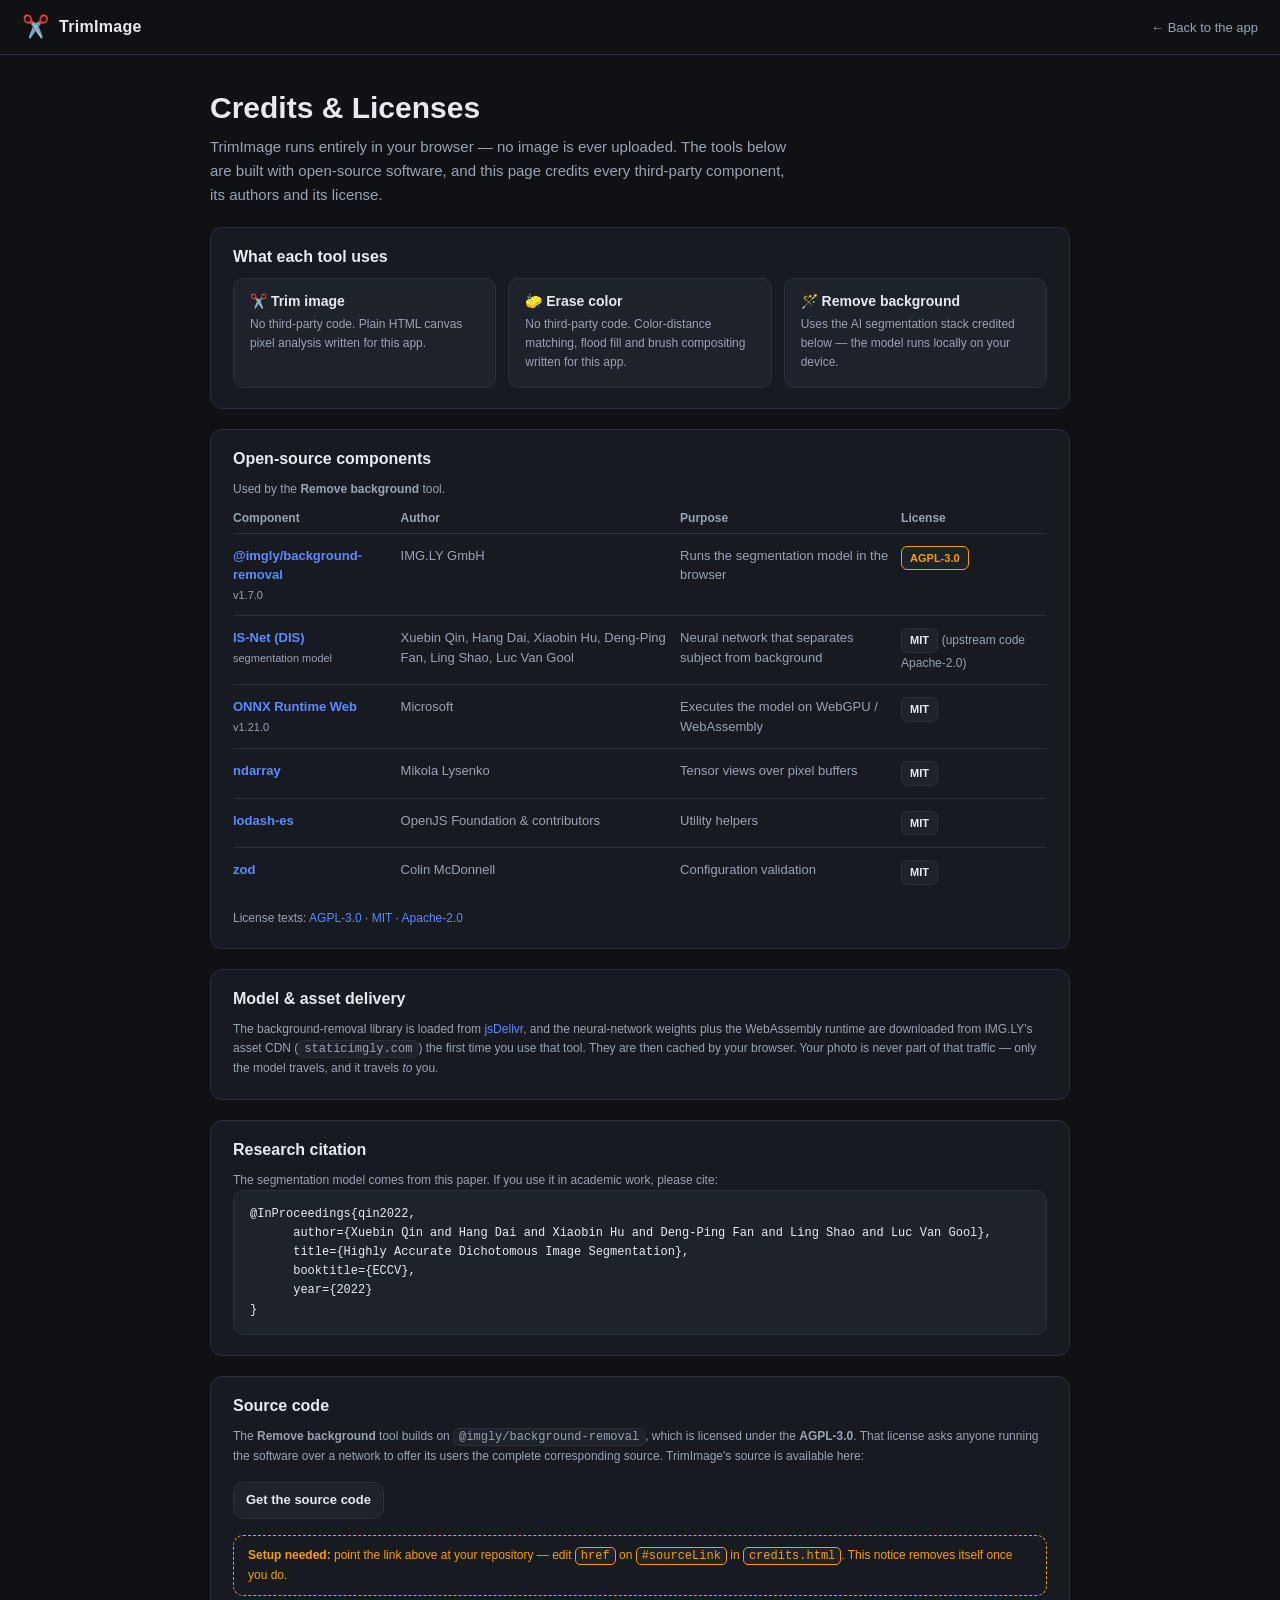
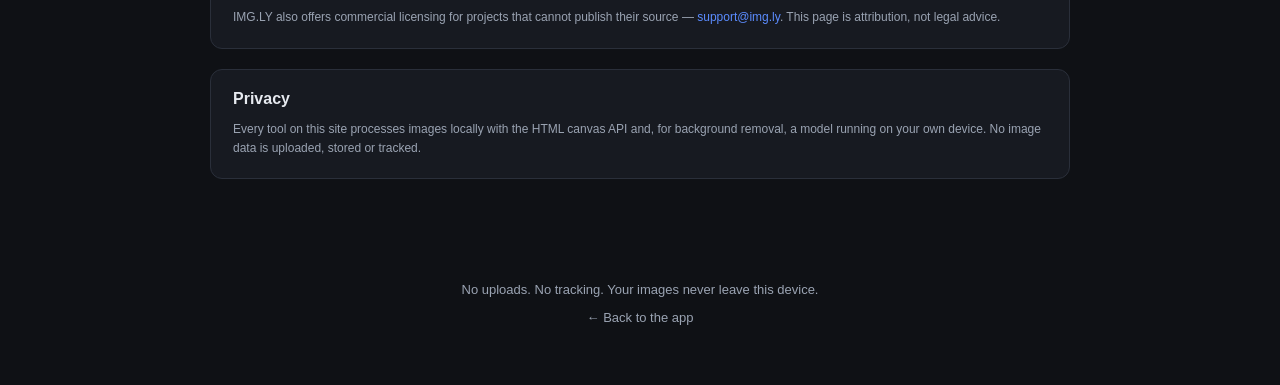
==== credits.html @ d4673e1f "add credits" ====
<!DOCTYPE html>
<html lang="en">
<head>
  <meta charset="UTF-8" />
  <meta name="viewport" content="width=device-width, initial-scale=1.0" />
  <title>Credits &amp; Licenses — TrimImage</title>
  <meta name="description" content="Open-source software, models and licenses used by TrimImage." />
  <link rel="stylesheet" href="styles.css" />
  <link rel="icon" href="data:image/svg+xml,<svg xmlns='http://www.w3.org/2000/svg' viewBox='0 0 100 100'><text y='.9em' font-size='90'>✂️</text></svg>" />
</head>
<body>
  <header class="topbar">
    <a class="brand" href="index.html">
      <span class="logo">✂️</span>
      <span class="brand-name">TrimImage</span>
    </a>
    <a class="ghlink" href="index.html">← Back to the app</a>
  </header>

  <main class="page">
    <h1>Credits &amp; Licenses</h1>
    <p class="lead">
      TrimImage runs entirely in your browser — no image is ever uploaded. The tools below
      are built with open-source software, and this page credits every third-party
      component, its authors and its license.
    </p>

    <!-- What uses what -->
    <section class="page-section">
      <h2>What each tool uses</h2>
      <div class="credit-grid">
        <div class="credit-card">
          <h3>✂️ Trim image</h3>
          <p class="muted">No third-party code. Plain HTML canvas pixel analysis written for this app.</p>
        </div>
        <div class="credit-card">
          <h3>🧽 Erase color</h3>
          <p class="muted">No third-party code. Color-distance matching, flood fill and brush compositing written for this app.</p>
        </div>
        <div class="credit-card">
          <h3>🪄 Remove background</h3>
          <p class="muted">Uses the AI segmentation stack credited below — the model runs locally on your device.</p>
        </div>
      </div>
    </section>

    <!-- Third-party components -->
    <section class="page-section">
      <h2>Open-source components</h2>
      <p class="muted">Used by the <b>Remove background</b> tool.</p>

      <div class="table-scroll">
        <table class="lic-table">
          <thead>
            <tr><th>Component</th><th>Author</th><th>Purpose</th><th>License</th></tr>
          </thead>
          <tbody>
            <tr>
              <td>
                <a href="https://github.com/imgly/background-removal-js" target="_blank" rel="noopener noreferrer">@imgly/background-removal</a>
                <span class="ver">v1.7.0</span>
              </td>
              <td>IMG.LY GmbH</td>
              <td>Runs the segmentation model in the browser</td>
              <td><span class="lic-tag lic-copyleft">AGPL-3.0</span></td>
            </tr>
            <tr>
              <td>
                <a href="https://github.com/xuebinqin/DIS" target="_blank" rel="noopener noreferrer">IS-Net (DIS)</a>
                <span class="ver">segmentation model</span>
              </td>
              <td>Xuebin Qin, Hang Dai, Xiaobin Hu, Deng-Ping Fan, Ling Shao, Luc Van Gool</td>
              <td>Neural network that separates subject from background</td>
              <td><span class="lic-tag">MIT</span> <span class="muted-inline">(upstream code Apache-2.0)</span></td>
            </tr>
            <tr>
              <td>
                <a href="https://github.com/microsoft/onnxruntime" target="_blank" rel="noopener noreferrer">ONNX Runtime Web</a>
                <span class="ver">v1.21.0</span>
              </td>
              <td>Microsoft</td>
              <td>Executes the model on WebGPU / WebAssembly</td>
              <td><span class="lic-tag">MIT</span></td>
            </tr>
            <tr>
              <td><a href="https://github.com/scijs/ndarray" target="_blank" rel="noopener noreferrer">ndarray</a></td>
              <td>Mikola Lysenko</td>
              <td>Tensor views over pixel buffers</td>
              <td><span class="lic-tag">MIT</span></td>
            </tr>
            <tr>
              <td><a href="https://lodash.com/" target="_blank" rel="noopener noreferrer">lodash-es</a></td>
              <td>OpenJS Foundation &amp; contributors</td>
              <td>Utility helpers</td>
              <td><span class="lic-tag">MIT</span></td>
            </tr>
            <tr>
              <td><a href="https://github.com/colinhacks/zod" target="_blank" rel="noopener noreferrer">zod</a></td>
              <td>Colin McDonnell</td>
              <td>Configuration validation</td>
              <td><span class="lic-tag">MIT</span></td>
            </tr>
          </tbody>
        </table>
      </div>

      <p class="muted">
        License texts:
        <a href="https://www.gnu.org/licenses/agpl-3.0.html" target="_blank" rel="noopener noreferrer">AGPL-3.0</a> ·
        <a href="https://opensource.org/license/mit" target="_blank" rel="noopener noreferrer">MIT</a> ·
        <a href="https://www.apache.org/licenses/LICENSE-2.0" target="_blank" rel="noopener noreferrer">Apache-2.0</a>
      </p>
    </section>

    <!-- Delivery -->
    <section class="page-section">
      <h2>Model &amp; asset delivery</h2>
      <p class="muted">
        The background-removal library is loaded from <a href="https://www.jsdelivr.com/" target="_blank" rel="noopener noreferrer">jsDelivr</a>,
        and the neural-network weights plus the WebAssembly runtime are downloaded from
        IMG.LY's asset CDN (<code>staticimgly.com</code>) the first time you use that tool.
        They are then cached by your browser. Your photo is never part of that traffic —
        only the model travels, and it travels <em>to</em> you.
      </p>
    </section>

    <!-- Citation -->
    <section class="page-section">
      <h2>Research citation</h2>
      <p class="muted">The segmentation model comes from this paper. If you use it in academic work, please cite:</p>
      <pre class="cite">@InProceedings{qin2022,
      author={Xuebin Qin and Hang Dai and Xiaobin Hu and Deng-Ping Fan and Ling Shao and Luc Van Gool},
      title={Highly Accurate Dichotomous Image Segmentation},
      booktitle={ECCV},
      year={2022}
}</pre>
    </section>

    <!-- Source code -->
    <section class="page-section" id="source">
      <h2>Source code</h2>
      <p class="muted">
        The <b>Remove background</b> tool builds on <code>@imgly/background-removal</code>, which is licensed
        under the <b>AGPL-3.0</b>. That license asks anyone running the software over a network to
        offer its users the complete corresponding source. TrimImage's source is available here:
      </p>
      <!-- Set this href to your repository URL, e.g. https://github.com/you/trimimage
           The setup notice below disappears on its own once the href is a real URL. -->
      <p><a class="btn btn-ghost btn-sm inline-btn" id="sourceLink" href="#">Get the source code</a></p>
      <p class="setup-note hidden" id="sourceTodo">
        <b>Setup needed:</b> point the link above at your repository — edit
        <code>href</code> on <code>#sourceLink</code> in <code>credits.html</code>.
        This notice removes itself once you do.
      </p>
      <p class="muted">
        IMG.LY also offers commercial licensing for projects that cannot publish their source —
        <a href="mailto:support@img.ly?subject=Background-Removal%20License">support@img.ly</a>.
        This page is attribution, not legal advice.
      </p>
    </section>

    <!-- Privacy -->
    <section class="page-section">
      <h2>Privacy</h2>
      <p class="muted">
        Every tool on this site processes images locally with the HTML canvas API and, for background
        removal, a model running on your own device. No image data is uploaded, stored or tracked.
      </p>
    </section>
  </main>

  <footer class="foot">
    <p>No uploads. No tracking. Your images never leave this device.</p>
    <p class="foot-links"><a href="index.html">← Back to the app</a></p>
  </footer>

  <script>
    // Flag an unconfigured source link so it can't ship unnoticed.
    (() => {
      const link = document.getElementById('sourceLink');
      const href = link.getAttribute('href') || '';
      if (!href || href === '#') document.getElementById('sourceTodo').classList.remove('hidden');
    })();
  </script>
</body>
</html>
---- styles.css ----
:root {
  --bg: #0f1115;
  --panel: #171a21;
  --panel-2: #1e222b;
  --border: #2a2f3a;
  --text: #e7eaf0;
  --muted: #9aa3b2;
  --accent: #5b8cff;
  --accent-hover: #4a7bf0;
  --keep: #34d399;
  --detected: #f59e0b;
  --radius: 12px;
  --shadow: 0 6px 24px rgba(0,0,0,.35);
}

* { box-sizing: border-box; }

html, body {
  margin: 0;
  background: var(--bg);
  color: var(--text);
  font-family: -apple-system, BlinkMacSystemFont, "Segoe UI", Roboto, Helvetica, Arial, sans-serif;
  -webkit-font-smoothing: antialiased;
}

a { color: var(--accent); text-decoration: none; }

.topbar {
  display: flex;
  align-items: center;
  justify-content: space-between;
  padding: 14px 22px;
  border-bottom: 1px solid var(--border);
}
.brand { display: flex; align-items: center; gap: 10px; font-weight: 700; }
.logo { font-size: 22px; }
.brand-name { letter-spacing: .3px; }
.ghlink { font-size: 13px; color: var(--muted); }

main { max-width: 1180px; margin: 0 auto; padding: 28px 20px 60px; }

/* Dropzone */
.dropzone {
  border: 2px dashed var(--border);
  border-radius: 20px;
  background: var(--panel);
  padding: 64px 24px;
  text-align: center;
  transition: border-color .15s, background .15s, transform .05s;
  cursor: pointer;
  outline: none;
}
.dropzone.dragover {
  border-color: var(--accent);
  background: var(--panel-2);
}
.drop-icon { font-size: 40px; margin-bottom: 8px; }
.dropzone h1 { margin: 6px 0 4px; font-size: 30px; }
.subtitle { color: var(--muted); margin: 0 0 22px; font-size: 16px; }
.subtitle em { color: var(--text); font-style: normal; font-weight: 600; }
.hint { color: var(--muted); font-size: 13px; margin: 14px 0 2px; }
.formats { color: #6b7280; font-size: 12px; letter-spacing: 1px; margin-top: 4px; }

/* Buttons */
.btn {
  border: 1px solid transparent;
  border-radius: 10px;
  padding: 11px 18px;
  font-size: 14px;
  font-weight: 600;
  cursor: pointer;
  transition: background .15s, border-color .15s, transform .05s;
  color: var(--text);
}
.btn:active { transform: translateY(1px); }
.btn-primary { background: var(--accent); color: #fff; }
.btn-primary:hover { background: var(--accent-hover); }
.btn-ghost { background: var(--panel-2); border-color: var(--border); }
.btn-ghost:hover { border-color: var(--accent); }
.btn-sm { padding: 7px 12px; font-size: 13px; }
.btn-block { width: 100%; }

.hidden { display: none !important; }

/* Editor layout */
.editor {
  display: grid;
  grid-template-columns: 1fr 340px;
  gap: 22px;
  align-items: start;
}
@media (max-width: 900px) {
  .editor { grid-template-columns: 1fr; }
}

.canvas-wrap {
  background: var(--panel);
  border: 1px solid var(--border);
  border-radius: var(--radius);
  padding: 14px;
}
.canvas-toolbar {
  display: flex;
  justify-content: space-between;
  align-items: center;
  margin-bottom: 12px;
}
.dims { color: var(--muted); font-size: 13px; font-variant-numeric: tabular-nums; }

.stage {
  /* checkerboard so transparency is visible */
  background-color: #2b2f38;
  background-image:
    linear-gradient(45deg, #20232b 25%, transparent 25%),
    linear-gradient(-45deg, #20232b 25%, transparent 25%),
    linear-gradient(45deg, transparent 75%, #20232b 75%),
    linear-gradient(-45deg, transparent 75%, #20232b 75%);
  background-size: 20px 20px;
  background-position: 0 0, 0 10px, 10px -10px, -10px 0;
  border-radius: 8px;
  display: flex;
  align-items: center;
  justify-content: center;
  min-height: 320px;
  padding: 18px;
  overflow: auto;
  position: relative;
}
#canvas, #bgCanvas, #erCanvas {
  max-width: 100%;
  max-height: 68vh;
  image-rendering: auto;
  box-shadow: var(--shadow);
}

.legend {
  margin-top: 12px;
  display: flex;
  gap: 18px;
  align-items: center;
  font-size: 12px;
  color: var(--muted);
}
.swatch {
  display: inline-block;
  width: 12px; height: 12px;
  border-radius: 3px;
  margin-right: 5px;
  vertical-align: -1px;
}
.swatch.detected { background: var(--detected); }
.swatch.keep { background: var(--keep); }

/* Controls */
.controls {
  background: var(--panel);
  border: 1px solid var(--border);
  border-radius: var(--radius);
  padding: 18px;
  position: sticky;
  top: 18px;
}
.controls h2 { margin: 2px 0 16px; font-size: 16px; }
.field { margin-bottom: 20px; }
.field > label {
  display: block;
  font-size: 13px;
  font-weight: 600;
  margin-bottom: 8px;
}
.val { color: var(--accent); font-variant-numeric: tabular-nums; }
.muted { color: var(--muted); font-size: 12px; margin: 6px 0 0; line-height: 1.4; }
.center { text-align: center; }

/* Segmented control */
.seg {
  display: flex;
  background: var(--panel-2);
  border: 1px solid var(--border);
  border-radius: 10px;
  padding: 3px;
  gap: 3px;
}
.seg button {
  flex: 1;
  background: transparent;
  border: none;
  color: var(--muted);
  padding: 8px 6px;
  border-radius: 7px;
  font-size: 13px;
  font-weight: 600;
  cursor: pointer;
}
.seg button.active { background: var(--accent); color: #fff; }

.row { display: flex; align-items: center; gap: 10px; margin-top: 10px; }
.custom-color input[type="color"] {
  width: 42px; height: 34px;
  border: 1px solid var(--border);
  border-radius: 8px;
  background: var(--panel-2);
  cursor: pointer;
  padding: 2px;
}

/* Sliders */
input[type="range"] {
  width: 100%;
  accent-color: var(--accent);
}

select {
  width: 100%;
  background: var(--panel-2);
  color: var(--text);
  border: 1px solid var(--border);
  border-radius: 10px;
  padding: 10px;
  font-size: 14px;
}

.result-box {
  background: var(--panel-2);
  border: 1px solid var(--border);
  border-radius: 10px;
  padding: 12px 14px;
  margin-bottom: 20px;
}
.result-line {
  display: flex;
  justify-content: space-between;
  font-size: 13px;
  padding: 4px 0;
  color: var(--muted);
}
.result-line b { color: var(--text); font-variant-numeric: tabular-nums; }

.actions { display: flex; flex-direction: column; gap: 10px; }

.foot {
  text-align: center;
  color: var(--muted);
  font-size: 13px;
  padding: 30px 20px 50px;
}

#pickFromImage.armed { border-color: var(--detected); color: var(--detected); }
.stage.eyedropper { cursor: crosshair; }

/* ============================================================
   Tabs
   ============================================================ */
.tabs {
  display: flex;
  gap: 8px;
  margin-bottom: 18px;
  flex-wrap: wrap;
}
.tab {
  background: var(--panel);
  border: 1px solid var(--border);
  color: var(--muted);
  padding: 10px 16px;
  border-radius: 10px;
  font-size: 14px;
  font-weight: 600;
  cursor: pointer;
  transition: background .15s, border-color .15s, color .15s;
}
.tab:hover { border-color: var(--accent); color: var(--text); }
.tab.active { background: var(--accent); border-color: var(--accent); color: #fff; }

/* ============================================================
   Remove-background tab
   ============================================================ */
.privacy-note {
  color: #6b7280;
  font-size: 12px;
  max-width: 520px;
  margin: 18px auto 0;
  line-height: 1.5;
}
.toolbar-group { display: flex; gap: 8px; align-items: center; flex-wrap: wrap; }
#bgCompareBtn.armed { border-color: var(--accent); color: var(--accent); }
#bgCompareBtn { user-select: none; -webkit-user-select: none; touch-action: none; }
.status-line { margin-top: 12px; min-height: 16px; font-size: 12px; }
.status-line .muted { margin: 0; }

.error {
  color: #fca5a5;
  font-size: 13px;
  margin: 12px 0 0;
  line-height: 1.4;
}
#bgRetryRow { margin-top: 10px; }

/* Progress overlay on the canvas */
.progress-overlay {
  position: absolute;
  inset: 0;
  display: flex;
  align-items: center;
  justify-content: center;
  background: rgba(15, 17, 21, .55);
  backdrop-filter: blur(2px);
  -webkit-backdrop-filter: blur(2px);
  border-radius: 8px;
  z-index: 2;
}
.progress-card {
  width: min(360px, 90%);
  background: var(--panel);
  border: 1px solid var(--border);
  border-radius: 12px;
  padding: 20px 22px;
  text-align: center;
  box-shadow: var(--shadow);
}
.progress-text { font-weight: 600; font-size: 14px; margin: 10px 0 10px; }
.progress-sub { color: var(--muted); font-size: 12px; margin-top: 8px; line-height: 1.4; min-height: 16px; }
.progress-bar {
  height: 6px;
  background: var(--panel-2);
  border: 1px solid var(--border);
  border-radius: 999px;
  overflow: hidden;
  position: relative;
}
.progress-fill {
  height: 100%;
  width: 0%;
  background: var(--accent);
  border-radius: 999px;
  transition: width .15s;
}
.progress-bar.indeterminate .progress-fill {
  position: absolute;
  width: 40%;
  animation: slide 1.1s ease-in-out infinite;
}
@keyframes slide {
  0%   { left: -40%; }
  100% { left: 100%; }
}
.spinner {
  width: 28px; height: 28px;
  margin: 0 auto;
  border-radius: 50%;
  border: 3px solid var(--border);
  border-top-color: var(--accent);
  animation: spin .9s linear infinite;
}
@keyframes spin { to { transform: rotate(360deg); } }

/* Color picker for the new background */
.color-picker { margin-top: 12px; transition: opacity .15s; }
.color-picker.dimmed { opacity: .55; }
.color-picker.dimmed:hover { opacity: 1; }
.swatches {
  display: grid;
  grid-template-columns: repeat(10, 1fr);
  gap: 6px;
}
.swatch-btn {
  aspect-ratio: 1;
  width: 100%;
  border-radius: 8px;
  border: 2px solid var(--border);
  background:
    linear-gradient(var(--c), var(--c)),
    repeating-conic-gradient(#3a3f4b 0 25%, #262a33 0 50%) 0 0 / 10px 10px;
  cursor: pointer;
  padding: 0;
  transition: transform .08s, border-color .15s, box-shadow .15s;
}
.swatch-btn:hover { transform: scale(1.08); border-color: var(--muted); }
.swatch-btn.active { border-color: var(--accent); box-shadow: 0 0 0 2px rgba(91,140,255,.35); }
.color-picker .row { margin-top: 10px; }
.color-picker input[type="color"] {
  width: 42px; height: 34px;
  border: 1px solid var(--border);
  border-radius: 8px;
  background: var(--panel-2);
  cursor: pointer;
  padding: 2px;
}
.hex {
  font-family: ui-monospace, SFMono-Regular, Menlo, Consolas, monospace;
  font-size: 12px;
  color: var(--text);
  background: var(--panel-2);
  border: 1px solid var(--border);
  border-radius: 6px;
  padding: 4px 8px;
}

button:disabled { opacity: .5; cursor: not-allowed; }
select:disabled { opacity: .6; }

/* ============================================================
   Erase-color tab
   ============================================================ */
.stage.bg-white { background: #ffffff; }
.stage.bg-black { background: #000000; }

#erCanvas.picking  { cursor: crosshair; }
#erCanvas.brushing { cursor: none; touch-action: none; }

.brush-cursor {
  position: absolute;
  transform: translate(-50%, -50%);
  border: 1.5px solid #fff;
  outline: 1.5px solid rgba(0, 0, 0, .65);
  border-radius: 50%;
  pointer-events: none;
  z-index: 3;
  box-shadow: 0 0 0 1px rgba(0, 0, 0, .25) inset;
}
.brush-cursor.restore { border-color: var(--keep); }

.seg.seg-sm { padding: 2px; gap: 2px; }
.seg.seg-sm button { padding: 4px 10px; font-size: 11px; }
.legend .seg { flex: 0 0 auto; }
.legend .muted { margin: 0; }

#erColorPanel .row, #erBrushPanel .row { margin-top: 0; }

/* ============================================================
   Credits page
   ============================================================ */
.topbar a.brand { color: var(--text); text-decoration: none; }

.foot-links { margin-top: 8px; }
.foot-links a { color: var(--muted); }
.foot-links a:hover { color: var(--accent); }
.foot-sep { color: #4b5563; margin: 0 8px; }

.page { max-width: 900px; }
.page h1 { font-size: 30px; margin: 8px 0 10px; }
.page .lead {
  color: var(--muted);
  font-size: 15px;
  line-height: 1.6;
  margin: 0 0 8px;
  max-width: 70ch;
}
.page-section {
  background: var(--panel);
  border: 1px solid var(--border);
  border-radius: var(--radius);
  padding: 20px 22px;
  margin-top: 20px;
}
.page-section h2 { font-size: 16px; margin: 0 0 12px; }
.page-section p { line-height: 1.6; }
.page-section a { text-decoration: none; }
.page-section a:hover { text-decoration: underline; }
.muted-inline { color: var(--muted); font-size: 12px; }
.inline-btn { display: inline-block; text-decoration: none; }

.credit-grid {
  display: grid;
  grid-template-columns: repeat(auto-fit, minmax(220px, 1fr));
  gap: 12px;
}
.credit-card {
  background: var(--panel-2);
  border: 1px solid var(--border);
  border-radius: 10px;
  padding: 14px 16px;
}
.credit-card h3 { margin: 0 0 6px; font-size: 14px; }
.credit-card p { margin: 0; }

.table-scroll { overflow-x: auto; margin: 4px 0 12px; }
.lic-table {
  width: 100%;
  border-collapse: collapse;
  font-size: 13px;
  min-width: 640px;
}
.lic-table th {
  text-align: left;
  font-size: 12px;
  color: var(--muted);
  font-weight: 600;
  padding: 8px 12px 8px 0;
  border-bottom: 1px solid var(--border);
  white-space: nowrap;
}
.lic-table td {
  padding: 12px 12px 12px 0;
  border-bottom: 1px solid var(--border);
  vertical-align: top;
  color: var(--muted);
  line-height: 1.5;
}
.lic-table tr:last-child td { border-bottom: none; }
.lic-table td:first-child { color: var(--text); font-weight: 600; }
.ver {
  display: block;
  font-size: 11px;
  color: var(--muted);
  font-weight: 400;
  margin-top: 2px;
}
.lic-tag {
  display: inline-block;
  background: var(--panel-2);
  border: 1px solid var(--border);
  color: var(--text);
  border-radius: 6px;
  padding: 3px 8px;
  font-size: 11px;
  font-weight: 600;
  white-space: nowrap;
}
.lic-tag.lic-copyleft { border-color: var(--detected); color: var(--detected); }

.cite {
  background: var(--panel-2);
  border: 1px solid var(--border);
  border-radius: 10px;
  padding: 14px 16px;
  overflow-x: auto;
  font-family: ui-monospace, SFMono-Regular, Menlo, Consolas, monospace;
  font-size: 12px;
  line-height: 1.6;
  color: var(--text);
  margin: 0;
}
.page-section code {
  font-family: ui-monospace, SFMono-Regular, Menlo, Consolas, monospace;
  font-size: 12px;
  background: var(--panel-2);
  border: 1px solid var(--border);
  border-radius: 5px;
  padding: 1px 5px;
}

.setup-note {
  border: 1px dashed var(--detected);
  border-radius: 10px;
  padding: 10px 14px;
  color: var(--detected);
  font-size: 12px;
  line-height: 1.5;
}
.setup-note code { border-color: var(--detected); color: var(--detected); }
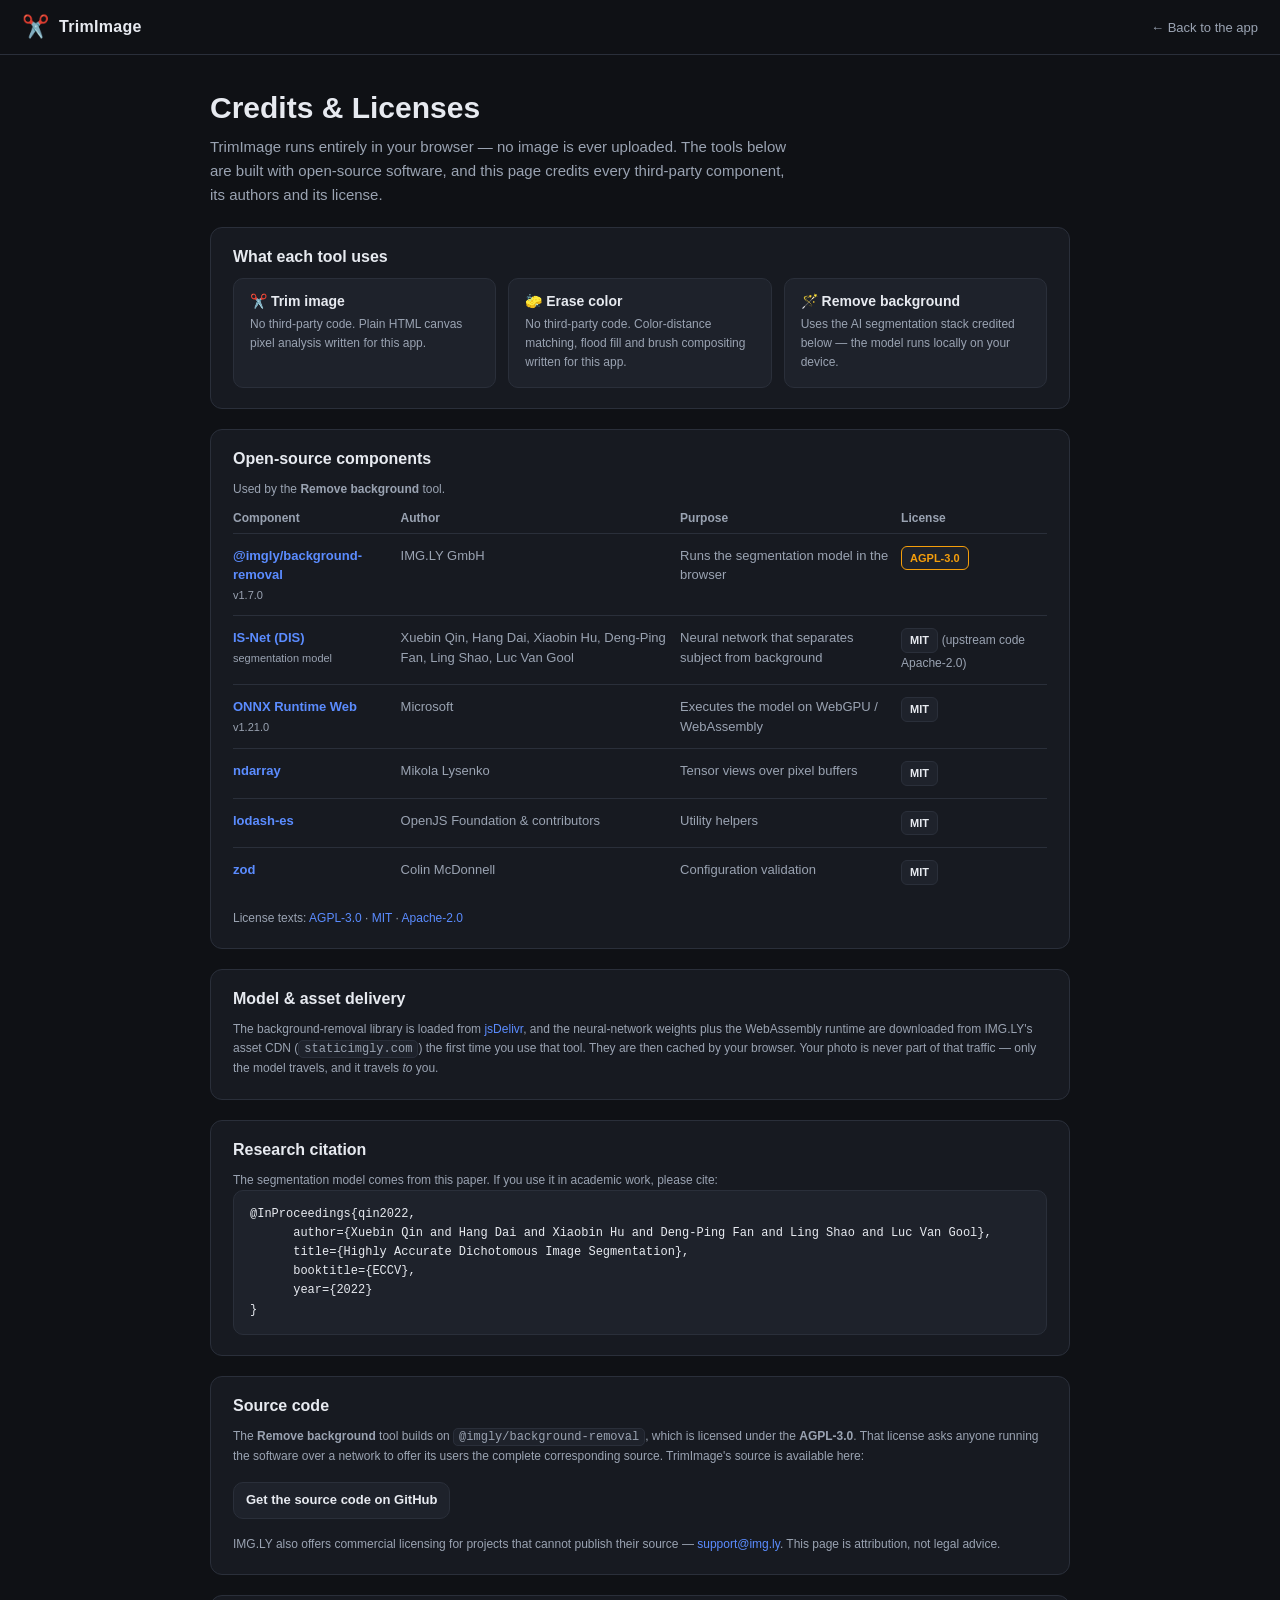
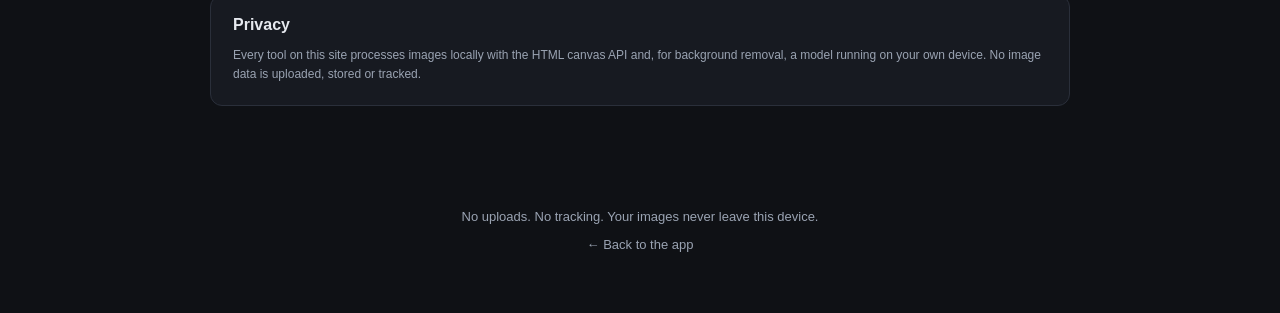
==== commit f832f5ac: "add proper credits and readme for github" ====
--- a/credits.html
+++ b/credits.html
@@ -144,9 +144,8 @@
         under the <b>AGPL-3.0</b>. That license asks anyone running the software over a network to
         offer its users the complete corresponding source. TrimImage's source is available here:
       </p>
-      <!-- Set this href to your repository URL, e.g. https://github.com/you/trimimage
-           The setup notice below disappears on its own once the href is a real URL. -->
-      <p><a class="btn btn-ghost btn-sm inline-btn" id="sourceLink" href="#">Get the source code</a></p>
+      <p><a class="btn btn-ghost btn-sm inline-btn" id="sourceLink"
+            href="https://github.com/jakirseu/trim_image" target="_blank" rel="noopener noreferrer">Get the source code on GitHub</a></p>
       <p class="setup-note hidden" id="sourceTodo">
         <b>Setup needed:</b> point the link above at your repository — edit
         <code>href</code> on <code>#sourceLink</code> in <code>credits.html</code>.
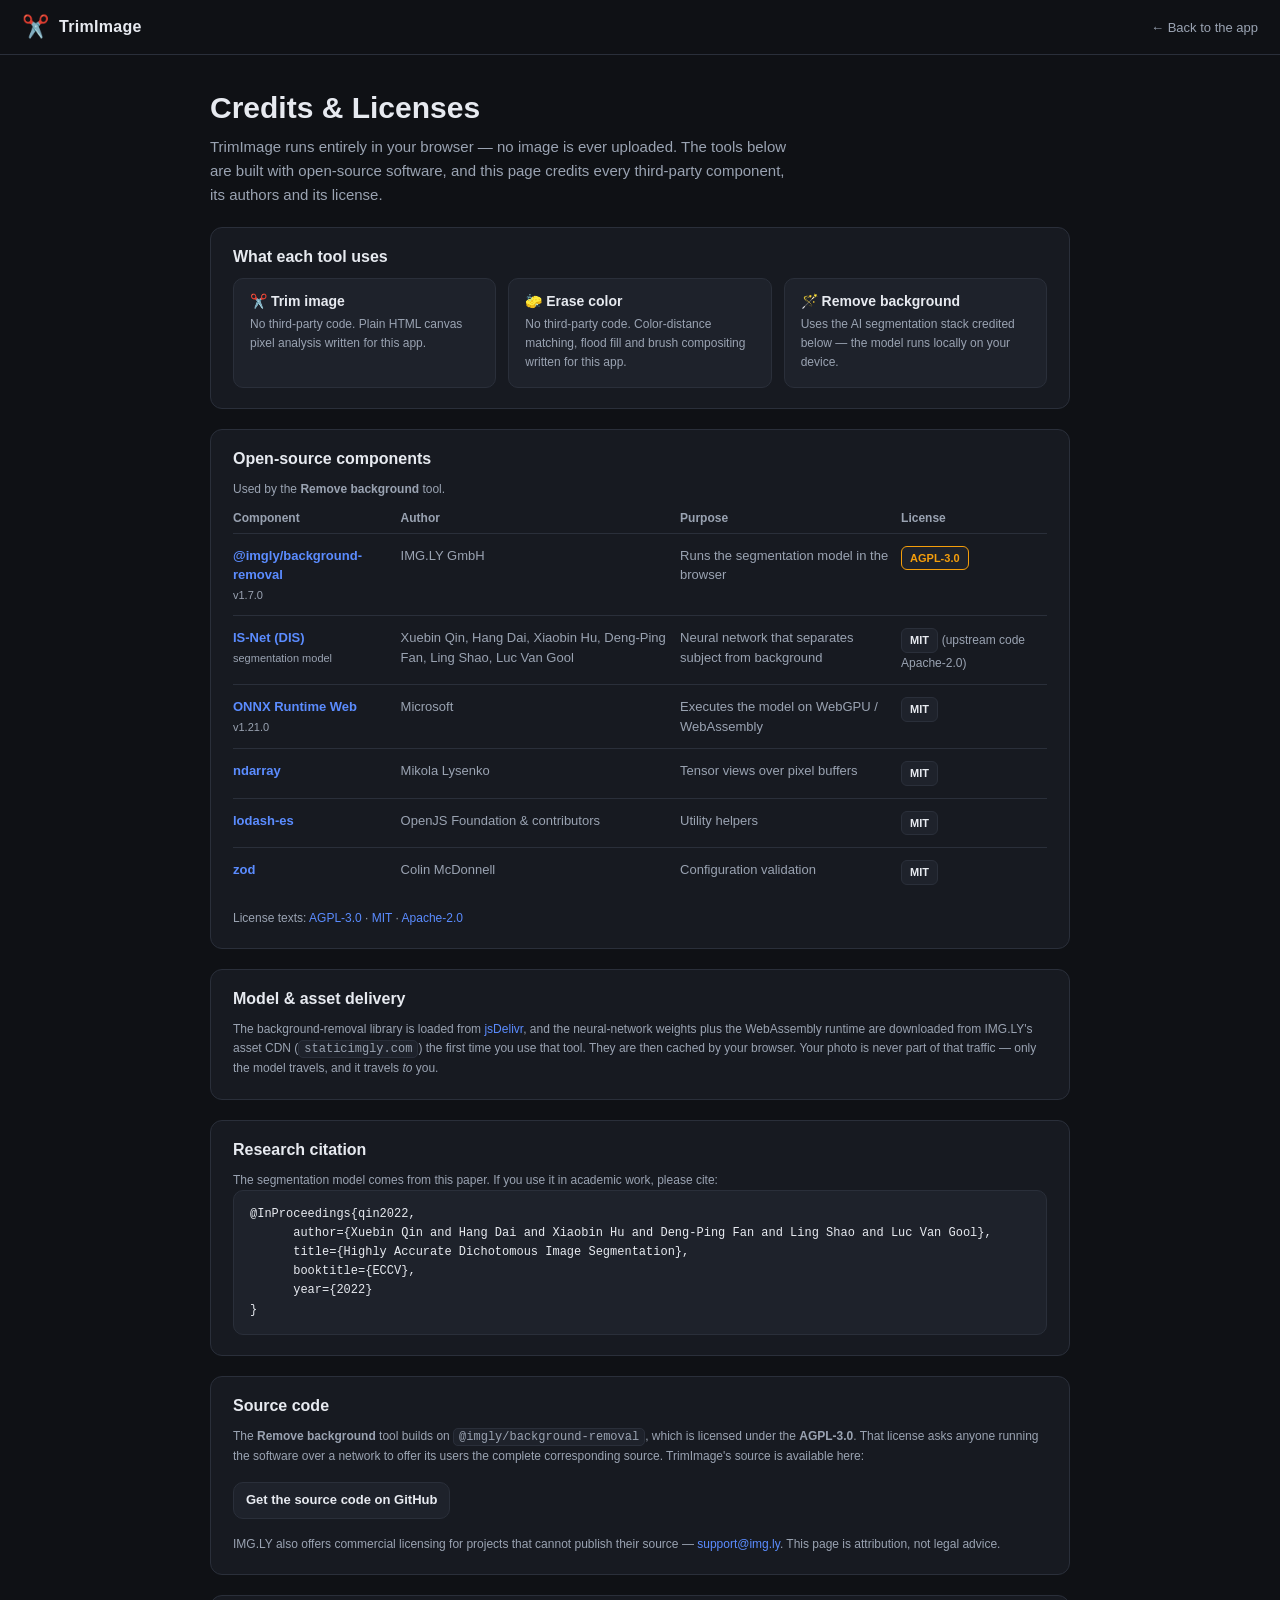
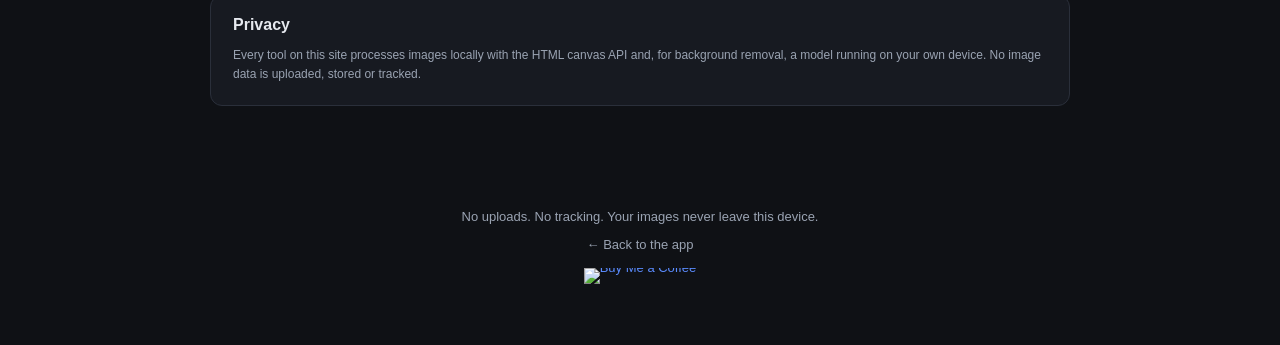
==== commit 79aba484: "add buy me coffee" ====
--- a/credits.html
+++ b/credits.html
@@ -5,6 +5,31 @@
   <meta name="viewport" content="width=device-width, initial-scale=1.0" />
   <title>Credits &amp; Licenses — TrimImage</title>
   <meta name="description" content="Open-source software, models and licenses used by TrimImage." />
+
+  <!-- Canonical + social sharing -->
+  <link rel="canonical" href="https://www.imagetrimmer.com/credits.html" />
+  <meta name="theme-color" content="#0f1115" />
+
+  <meta property="og:type" content="website" />
+  <meta property="og:site_name" content="TrimImage" />
+  <meta property="og:locale" content="en_US" />
+  <meta property="og:url" content="https://www.imagetrimmer.com/credits.html" />
+  <meta property="og:title" content="Credits &amp; Licenses — TrimImage" />
+  <meta property="og:description" content="The open-source software, models and licenses behind TrimImage's trim, background-removal and color-erase tools." />
+  <meta property="og:image" content="https://www.imagetrimmer.com/og-image.png?v=1" />
+  <meta property="og:image:secure_url" content="https://www.imagetrimmer.com/og-image.png?v=1" />
+  <meta property="og:image:type" content="image/png" />
+  <meta property="og:image:width" content="1200" />
+  <meta property="og:image:height" content="630" />
+  <meta property="og:image:alt" content="TrimImage — trim, remove background, and erase color tools that run 100% in your browser" />
+
+  <meta name="twitter:card" content="summary_large_image" />
+  <meta name="twitter:url" content="https://www.imagetrimmer.com/credits.html" />
+  <meta name="twitter:title" content="Credits &amp; Licenses — TrimImage" />
+  <meta name="twitter:description" content="The open-source software, models and licenses behind TrimImage's trim, background-removal and color-erase tools." />
+  <meta name="twitter:image" content="https://www.imagetrimmer.com/og-image.png?v=1" />
+  <meta name="twitter:image:alt" content="TrimImage — trim, remove background, and erase color tools that run 100% in your browser" />
+
   <link rel="stylesheet" href="styles.css" />
   <link rel="icon" href="data:image/svg+xml,<svg xmlns='http://www.w3.org/2000/svg' viewBox='0 0 100 100'><text y='.9em' font-size='90'>✂️</text></svg>" />
 </head>
@@ -171,6 +196,13 @@
   <footer class="foot">
     <p>No uploads. No tracking. Your images never leave this device.</p>
     <p class="foot-links"><a href="index.html">← Back to the app</a></p>
+    <p class="foot-bmc">
+      <a href="https://www.buymeacoffee.com/jakirhossain" target="_blank" rel="noopener noreferrer">
+        <img src="https://cdn.buymeacoffee.com/buttons/v2/default-yellow.png"
+             alt="Buy Me a Coffee" crossorigin="anonymous" width="217" height="60"
+             style="height: 60px !important;width: 217px !important;" />
+      </a>
+    </p>
   </footer>
 
   <script>
--- a/styles.css
+++ b/styles.css
@@ -548,3 +548,9 @@
   line-height: 1.5;
 }
 .setup-note code { border-color: var(--detected); color: var(--detected); }
+
+/* Buy Me a Coffee button in the footer */
+.foot-bmc { margin-top: 16px; }
+.foot-bmc a { display: inline-block; line-height: 0; border-radius: 10px; transition: transform .12s, opacity .12s; }
+.foot-bmc a:hover { transform: translateY(-1px); opacity: .9; }
+.foot-bmc img { max-width: 100%; vertical-align: middle; }
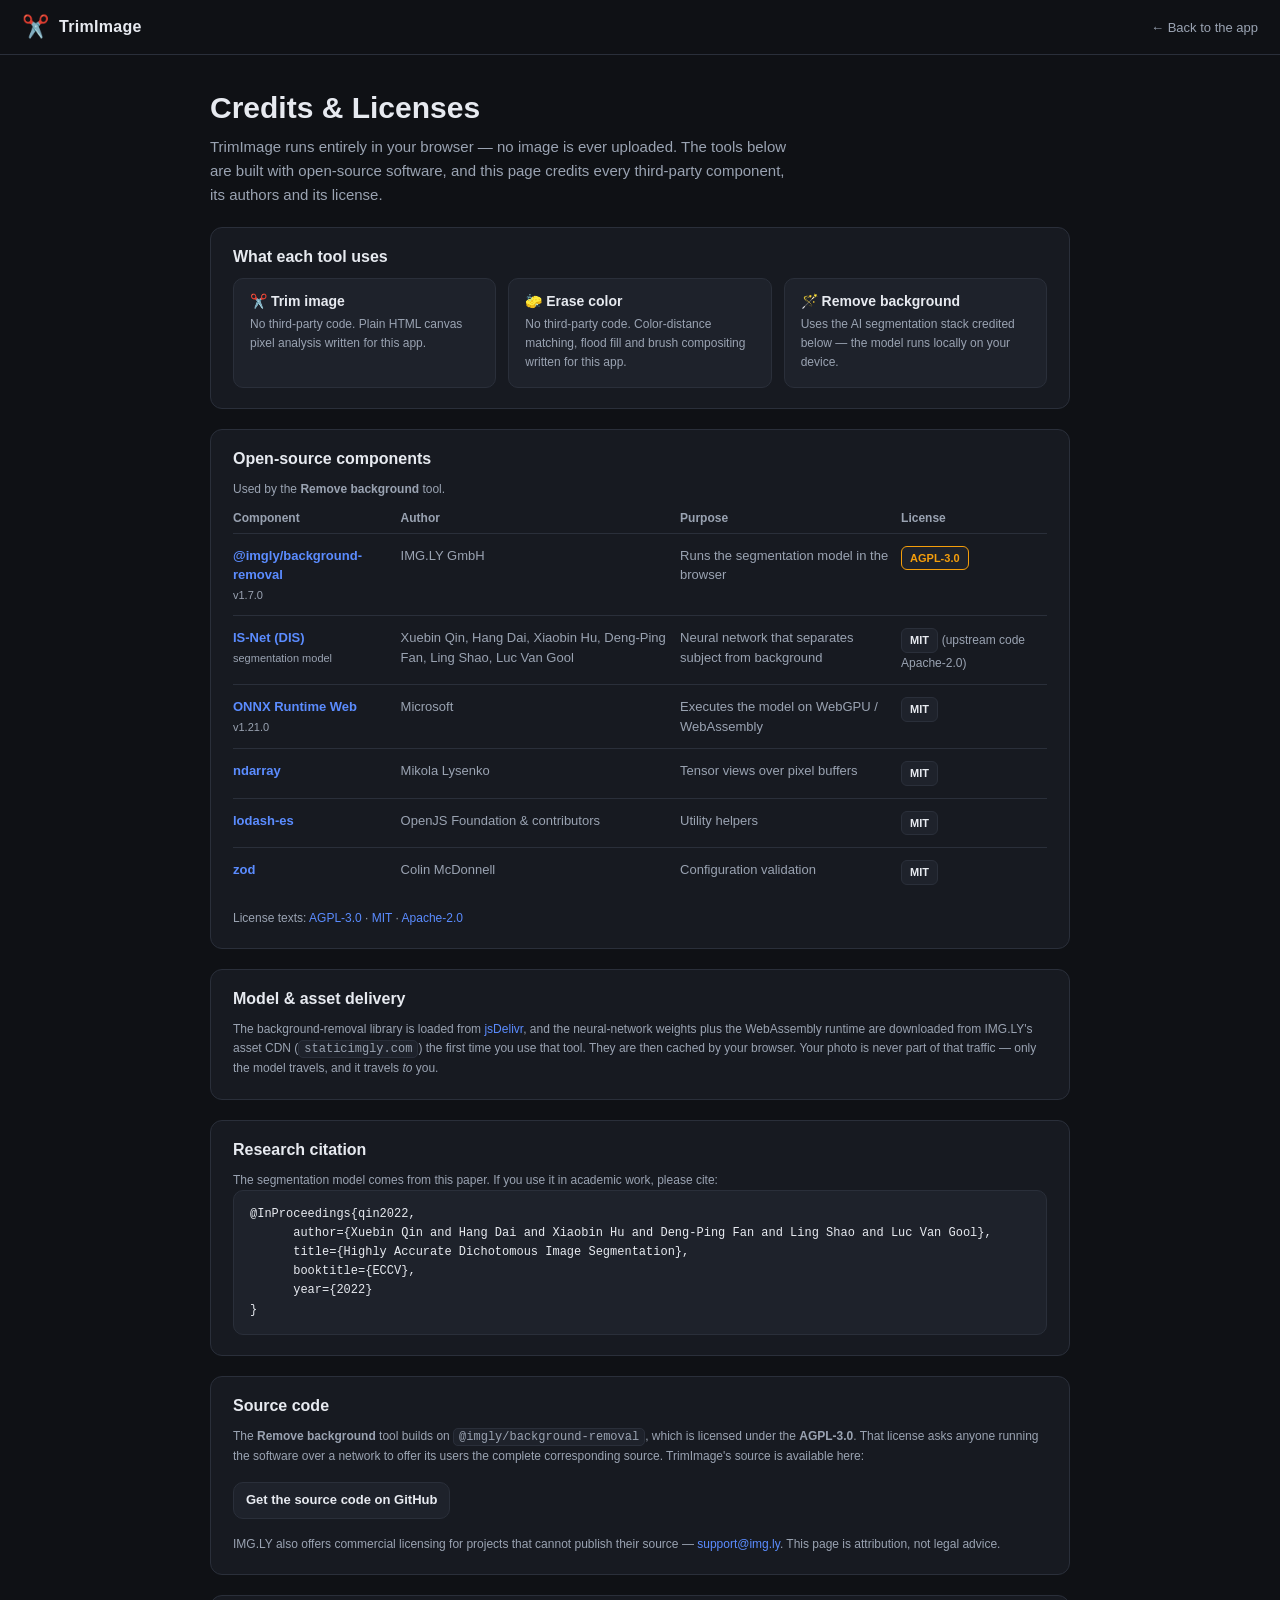
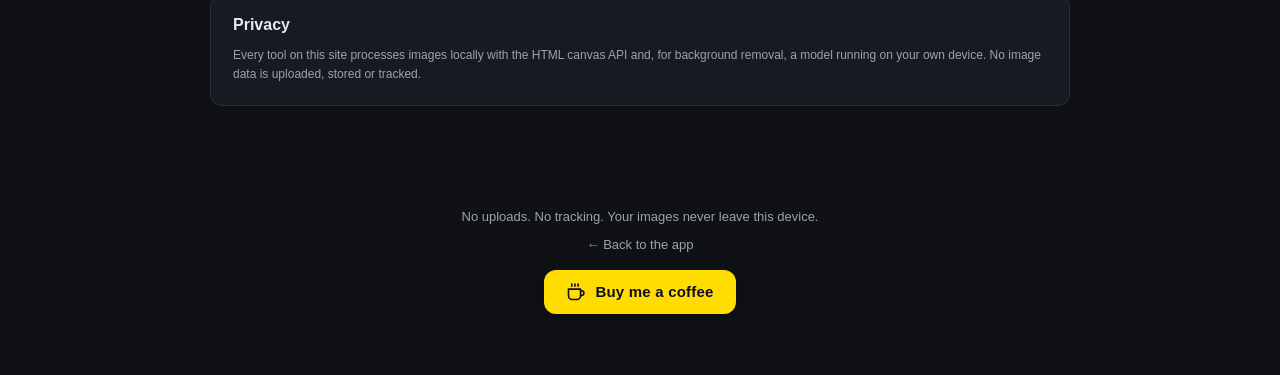
==== commit 4c21f012: "update button" ====
--- a/credits.html
+++ b/credits.html
@@ -197,10 +197,14 @@
     <p>No uploads. No tracking. Your images never leave this device.</p>
     <p class="foot-links"><a href="index.html">← Back to the app</a></p>
     <p class="foot-bmc">
-      <a href="https://www.buymeacoffee.com/jakirhossain" target="_blank" rel="noopener noreferrer">
-        <img src="https://cdn.buymeacoffee.com/buttons/v2/default-yellow.png"
-             alt="Buy Me a Coffee" crossorigin="anonymous" width="217" height="60"
-             style="height: 60px !important;width: 217px !important;" />
+      <a class="bmc-btn" href="https://buymeacoffee.com/jakirhossain" target="_blank" rel="noopener noreferrer">
+        <svg viewBox="0 0 24 24" fill="none" stroke="currentColor" stroke-width="1.9"
+             stroke-linecap="round" stroke-linejoin="round" aria-hidden="true" focusable="false">
+          <path d="M3 8.5h14.5v8A4.5 4.5 0 0 1 13 21H7.5A4.5 4.5 0 0 1 3 16.5v-8Z" />
+          <path d="M17.5 10.5h1.25a2.75 2.75 0 0 1 0 5.5H17.5" />
+          <path d="M7 2.5v2.6M10.75 2.5v2.6M14.5 2.5v2.6" />
+        </svg>
+        <span>Buy me a coffee</span>
       </a>
     </p>
   </footer>
--- a/styles.css
+++ b/styles.css
@@ -549,8 +549,28 @@
 }
 .setup-note code { border-color: var(--detected); color: var(--detected); }
 
-/* Buy Me a Coffee button in the footer */
-.foot-bmc { margin-top: 16px; }
-.foot-bmc a { display: inline-block; line-height: 0; border-radius: 10px; transition: transform .12s, opacity .12s; }
-.foot-bmc a:hover { transform: translateY(-1px); opacity: .9; }
-.foot-bmc img { max-width: 100%; vertical-align: middle; }
+/* Buy Me a Coffee button in the footer (self-hosted — no third-party requests) */
+.foot-bmc { margin-top: 18px; }
+.bmc-btn {
+  display: inline-flex;
+  align-items: center;
+  gap: 9px;
+  background: #ffdd00;
+  color: #0d0c22;
+  border-radius: 12px;
+  padding: 12px 22px;
+  font-size: 15px;
+  font-weight: 700;
+  letter-spacing: .2px;
+  text-decoration: none;
+  box-shadow: 0 2px 10px rgba(0,0,0,.35);
+  transition: background .14s, transform .12s, box-shadow .14s;
+}
+.bmc-btn:hover {
+  background: #ffe633;
+  transform: translateY(-2px);
+  box-shadow: 0 8px 20px rgba(255,221,0,.20);
+}
+.bmc-btn:active { transform: translateY(0); box-shadow: 0 2px 10px rgba(0,0,0,.35); }
+.bmc-btn:focus-visible { outline: 2px solid #fff; outline-offset: 3px; }
+.bmc-btn svg { width: 20px; height: 20px; flex: none; }
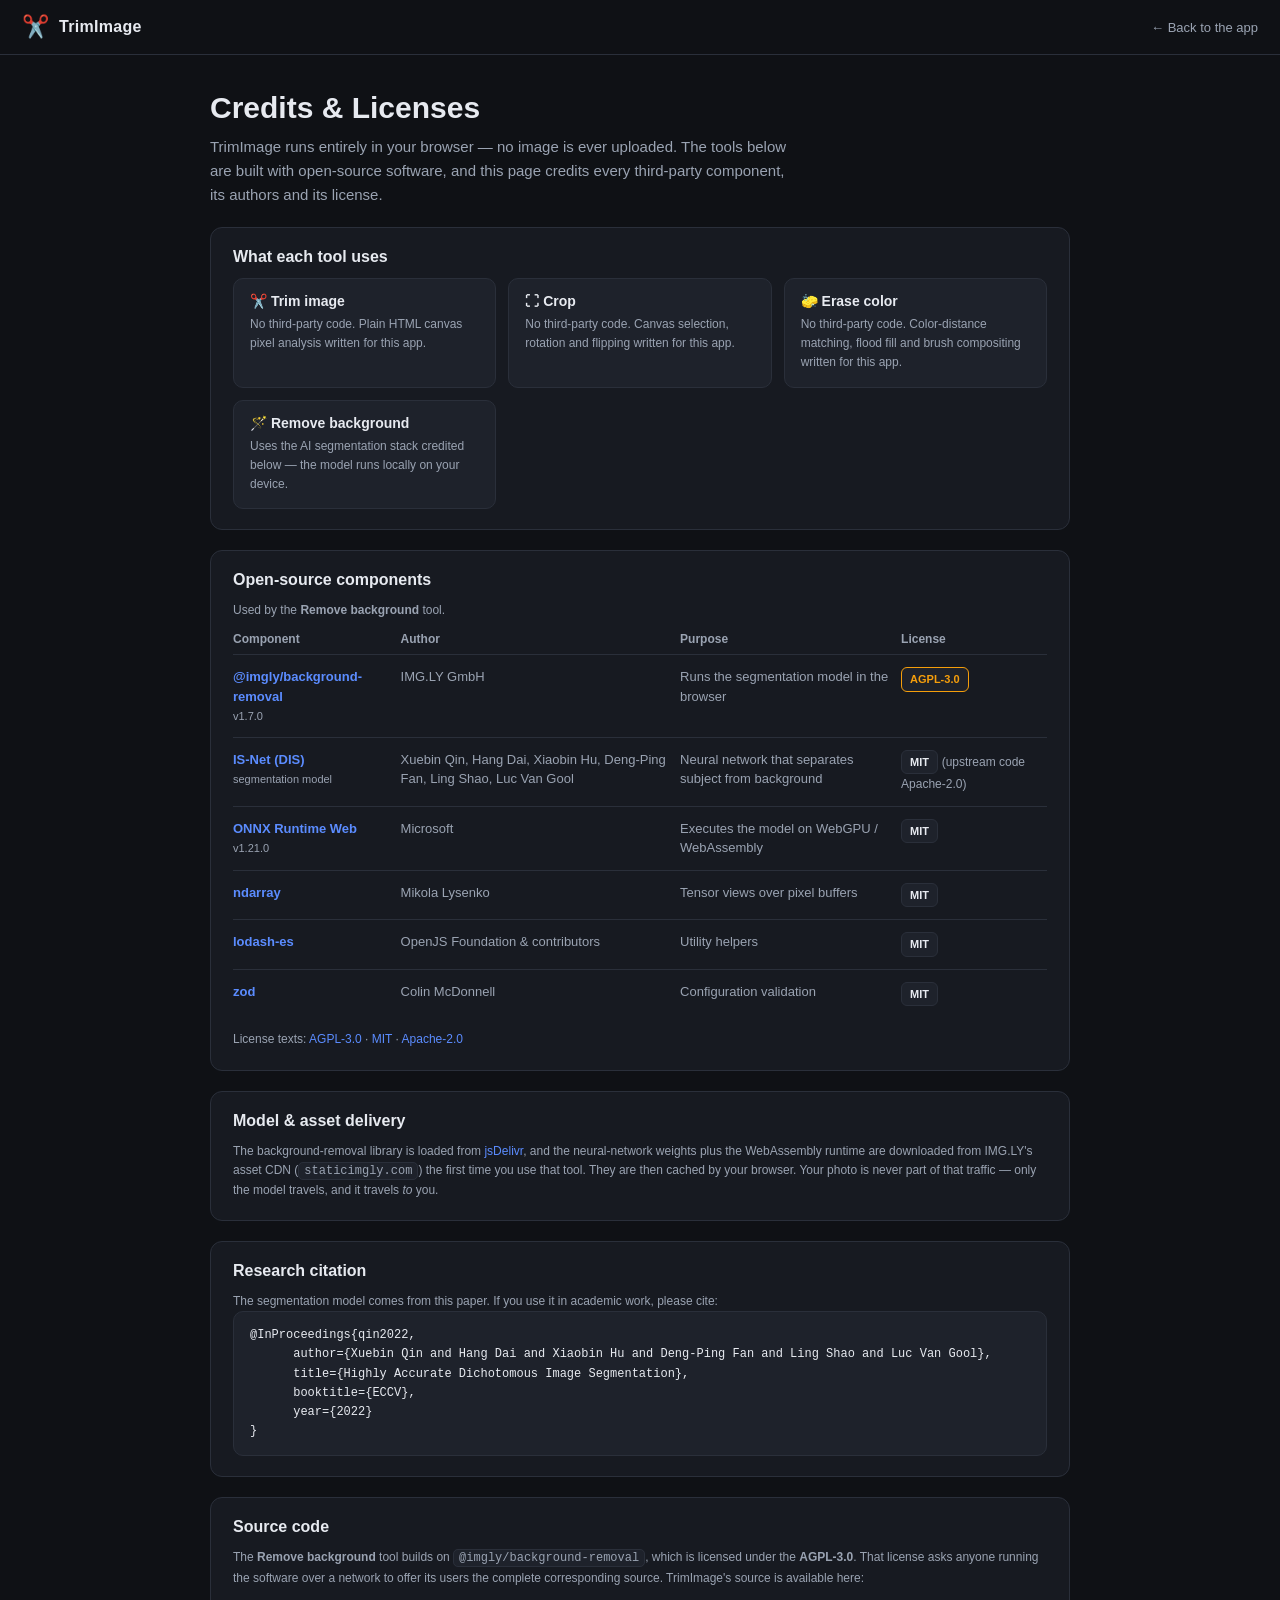
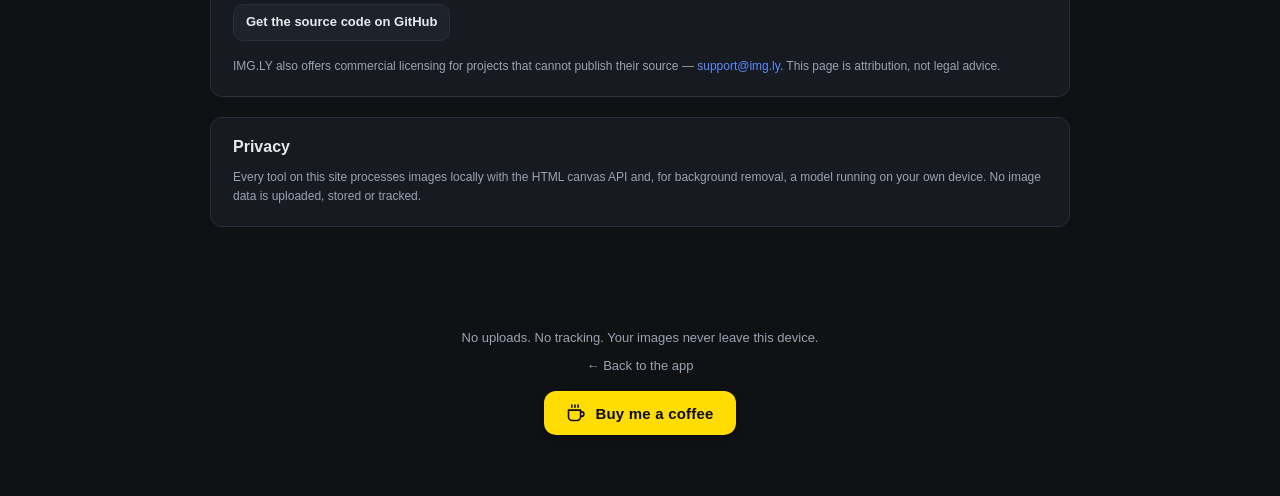
==== commit 68d12593: "add crop feature" ====
--- a/credits.html
+++ b/credits.html
@@ -57,6 +57,10 @@
         <div class="credit-card">
           <h3>✂️ Trim image</h3>
           <p class="muted">No third-party code. Plain HTML canvas pixel analysis written for this app.</p>
+        </div>
+        <div class="credit-card">
+          <h3>⛶ Crop</h3>
+          <p class="muted">No third-party code. Canvas selection, rotation and flipping written for this app.</p>
         </div>
         <div class="credit-card">
           <h3>🧽 Erase color</h3>
--- a/styles.css
+++ b/styles.css
@@ -126,7 +126,7 @@
   overflow: auto;
   position: relative;
 }
-#canvas, #bgCanvas, #erCanvas {
+#canvas, #bgCanvas, #erCanvas, #crCanvas {
   max-width: 100%;
   max-height: 68vh;
   image-rendering: auto;
@@ -574,3 +574,98 @@
 .bmc-btn:active { transform: translateY(0); box-shadow: 0 2px 10px rgba(0,0,0,.35); }
 .bmc-btn:focus-visible { outline: 2px solid #fff; outline-offset: 3px; }
 .bmc-btn svg { width: 20px; height: 20px; flex: none; }
+
+/* ============================================================
+   Crop tab
+   ============================================================ */
+.crop-wrap {
+  position: relative;
+  display: inline-block;
+  line-height: 0;
+  max-width: 100%;
+  touch-action: none;
+  cursor: crosshair;
+}
+#crCanvas { display: block; }
+
+.crop-sel {
+  position: absolute;
+  box-sizing: border-box;
+  border: 1px solid rgba(255,255,255,.95);
+  box-shadow: 0 0 0 9999px rgba(10,12,16,.62);
+  cursor: move;
+}
+.crop-grid {
+  position: absolute;
+  inset: 0;
+  pointer-events: none;
+  background-image:
+    linear-gradient(to right, rgba(255,255,255,.28) 1px, transparent 1px),
+    linear-gradient(to bottom, rgba(255,255,255,.28) 1px, transparent 1px);
+  background-size: 33.333% 33.333%;
+  background-position: 33.333% 0, 0 33.333%;
+  background-repeat: repeat;
+}
+.crop-sel .ch {
+  position: absolute;
+  width: 12px; height: 12px;
+  background: #fff;
+  border: 1px solid rgba(0,0,0,.55);
+  border-radius: 2px;
+  box-shadow: 0 1px 3px rgba(0,0,0,.5);
+}
+.ch-nw { left: -6px;  top: -6px;    cursor: nwse-resize; }
+.ch-n  { left: 50%;   top: -6px;    margin-left: -6px; cursor: ns-resize; }
+.ch-ne { right: -6px; top: -6px;    cursor: nesw-resize; }
+.ch-e  { right: -6px; top: 50%;     margin-top: -6px;  cursor: ew-resize; }
+.ch-se { right: -6px; bottom: -6px; cursor: nwse-resize; }
+.ch-s  { left: 50%;   bottom: -6px; margin-left: -6px; cursor: ns-resize; }
+.ch-sw { left: -6px;  bottom: -6px; cursor: nesw-resize; }
+.ch-w  { left: -6px;  top: 50%;     margin-top: -6px;  cursor: ew-resize; }
+
+.ratio-grid {
+  display: grid;
+  grid-template-columns: repeat(3, 1fr);
+  gap: 6px;
+}
+.ratio-grid button {
+  background: var(--panel-2);
+  border: 1px solid var(--border);
+  color: var(--muted);
+  border-radius: 8px;
+  padding: 9px 4px;
+  font-size: 12px;
+  font-weight: 600;
+  cursor: pointer;
+  transition: border-color .15s, color .15s, background .15s;
+}
+.ratio-grid button:hover { border-color: var(--accent); color: var(--text); }
+.ratio-grid button.active { background: var(--accent); border-color: var(--accent); color: #fff; }
+
+.num-row { display: flex; gap: 8px; margin-bottom: 8px; }
+.num {
+  flex: 1;
+  display: flex;
+  align-items: center;
+  gap: 6px;
+  background: var(--panel-2);
+  border: 1px solid var(--border);
+  border-radius: 8px;
+  padding: 6px 10px;
+}
+.num span { color: var(--muted); font-size: 11px; font-weight: 700; }
+.num input {
+  width: 100%;
+  background: transparent;
+  border: none;
+  color: var(--text);
+  font-size: 13px;
+  font-variant-numeric: tabular-nums;
+  outline: none;
+  padding: 2px 0;
+  min-width: 0;
+}
+.num input::-webkit-outer-spin-button,
+.num input::-webkit-inner-spin-button { -webkit-appearance: none; margin: 0; }
+
+.icon-btn { font-size: 16px; line-height: 1; padding: 7px 11px; min-width: 36px; }
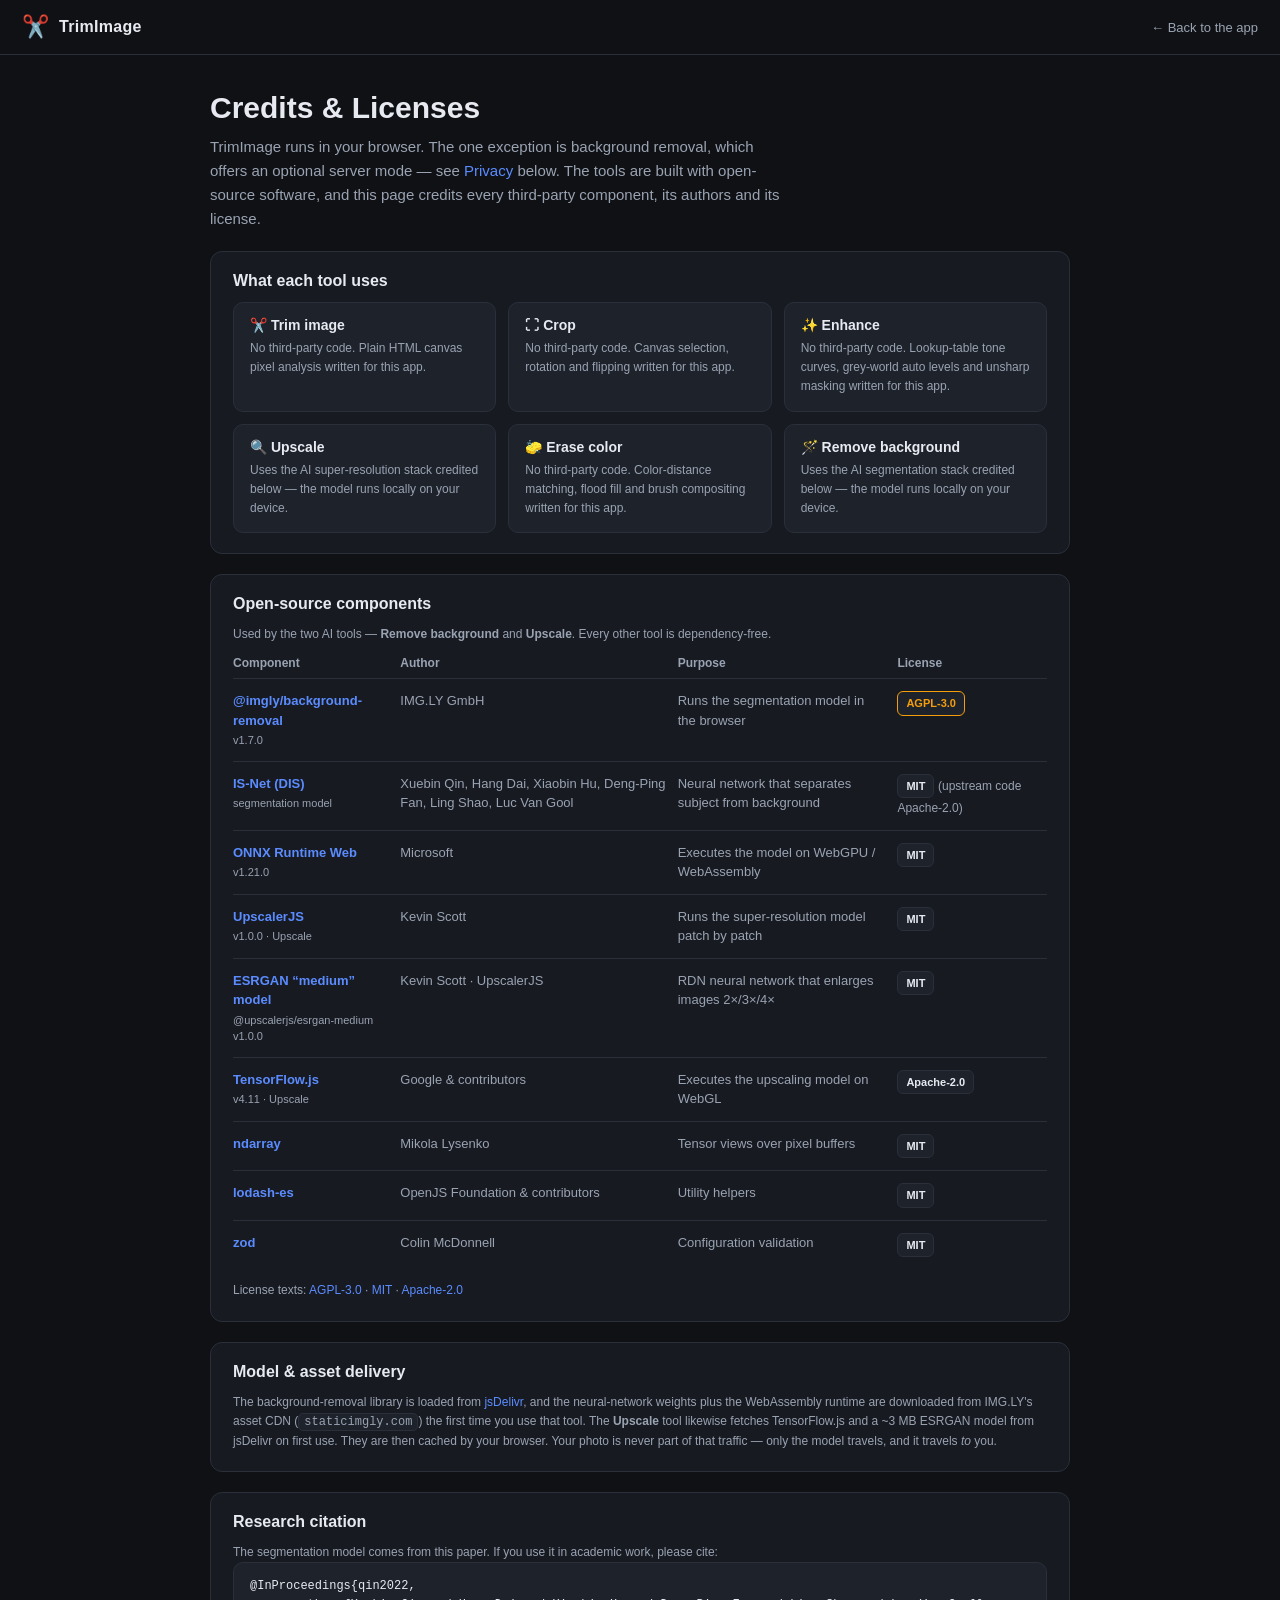
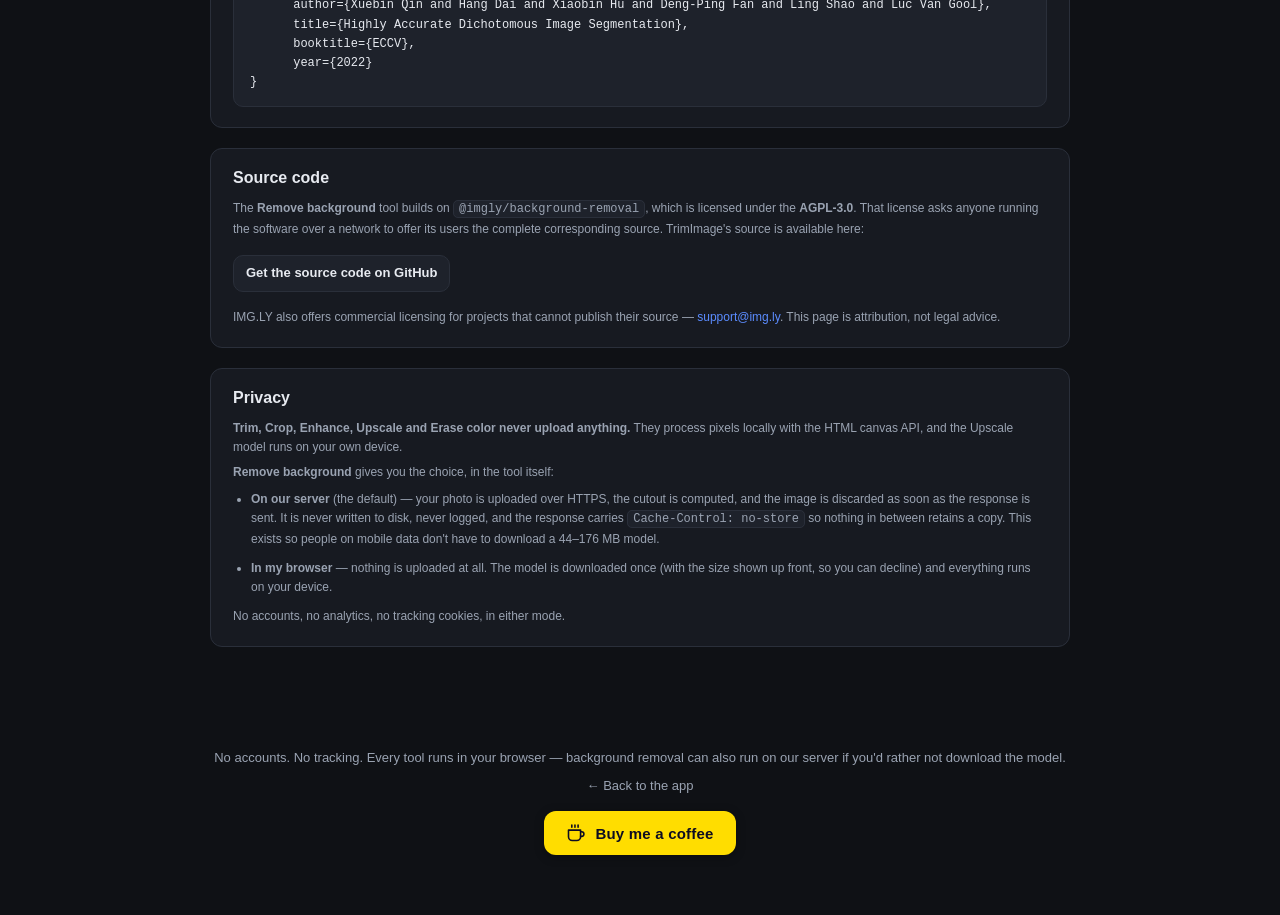
==== commit fdce4ef6: "add serverside image processing" ====
--- a/credits.html
+++ b/credits.html
@@ -15,7 +15,7 @@
   <meta property="og:locale" content="en_US" />
   <meta property="og:url" content="https://www.imagetrimmer.com/credits.html" />
   <meta property="og:title" content="Credits &amp; Licenses — TrimImage" />
-  <meta property="og:description" content="The open-source software, models and licenses behind TrimImage's trim, background-removal and color-erase tools." />
+  <meta property="og:description" content="How TrimImage handles your images, plus the open-source software, models and licenses behind its tools." />
   <meta property="og:image" content="https://www.imagetrimmer.com/og-image.png?v=1" />
   <meta property="og:image:secure_url" content="https://www.imagetrimmer.com/og-image.png?v=1" />
   <meta property="og:image:type" content="image/png" />
@@ -26,7 +26,7 @@
   <meta name="twitter:card" content="summary_large_image" />
   <meta name="twitter:url" content="https://www.imagetrimmer.com/credits.html" />
   <meta name="twitter:title" content="Credits &amp; Licenses — TrimImage" />
-  <meta name="twitter:description" content="The open-source software, models and licenses behind TrimImage's trim, background-removal and color-erase tools." />
+  <meta name="twitter:description" content="How TrimImage handles your images, plus the open-source software, models and licenses behind its tools." />
   <meta name="twitter:image" content="https://www.imagetrimmer.com/og-image.png?v=1" />
   <meta name="twitter:image:alt" content="TrimImage — trim, remove background, and erase color tools that run 100% in your browser" />
 
@@ -45,9 +45,10 @@
   <main class="page">
     <h1>Credits &amp; Licenses</h1>
     <p class="lead">
-      TrimImage runs entirely in your browser — no image is ever uploaded. The tools below
-      are built with open-source software, and this page credits every third-party
-      component, its authors and its license.
+      TrimImage runs in your browser. The one exception is background removal, which offers
+      an optional server mode — see <a href="#privacy">Privacy</a> below. The tools are built with
+      open-source software, and this page credits every third-party component, its authors and
+      its license.
     </p>
 
     <!-- What uses what -->
@@ -63,6 +64,14 @@
           <p class="muted">No third-party code. Canvas selection, rotation and flipping written for this app.</p>
         </div>
         <div class="credit-card">
+          <h3>✨ Enhance</h3>
+          <p class="muted">No third-party code. Lookup-table tone curves, grey-world auto levels and unsharp masking written for this app.</p>
+        </div>
+        <div class="credit-card">
+          <h3>🔍 Upscale</h3>
+          <p class="muted">Uses the AI super-resolution stack credited below — the model runs locally on your device.</p>
+        </div>
+        <div class="credit-card">
           <h3>🧽 Erase color</h3>
           <p class="muted">No third-party code. Color-distance matching, flood fill and brush compositing written for this app.</p>
         </div>
@@ -76,7 +85,7 @@
     <!-- Third-party components -->
     <section class="page-section">
       <h2>Open-source components</h2>
-      <p class="muted">Used by the <b>Remove background</b> tool.</p>
+      <p class="muted">Used by the two AI tools — <b>Remove background</b> and <b>Upscale</b>. Every other tool is dependency-free.</p>
 
       <div class="table-scroll">
         <table class="lic-table">
@@ -112,6 +121,33 @@
               <td><span class="lic-tag">MIT</span></td>
             </tr>
             <tr>
+              <td>
+                <a href="https://github.com/thekevinscott/UpscalerJS" target="_blank" rel="noopener noreferrer">UpscalerJS</a>
+                <span class="ver">v1.0.0 · Upscale</span>
+              </td>
+              <td>Kevin Scott</td>
+              <td>Runs the super-resolution model patch by patch</td>
+              <td><span class="lic-tag">MIT</span></td>
+            </tr>
+            <tr>
+              <td>
+                <a href="https://github.com/thekevinscott/UpscalerJS" target="_blank" rel="noopener noreferrer">ESRGAN “medium” model</a>
+                <span class="ver">@upscalerjs/esrgan-medium v1.0.0</span>
+              </td>
+              <td>Kevin Scott · UpscalerJS</td>
+              <td>RDN neural network that enlarges images 2×/3×/4×</td>
+              <td><span class="lic-tag">MIT</span></td>
+            </tr>
+            <tr>
+              <td>
+                <a href="https://github.com/tensorflow/tfjs" target="_blank" rel="noopener noreferrer">TensorFlow.js</a>
+                <span class="ver">v4.11 · Upscale</span>
+              </td>
+              <td>Google &amp; contributors</td>
+              <td>Executes the upscaling model on WebGL</td>
+              <td><span class="lic-tag">Apache-2.0</span></td>
+            </tr>
+            <tr>
               <td><a href="https://github.com/scijs/ndarray" target="_blank" rel="noopener noreferrer">ndarray</a></td>
               <td>Mikola Lysenko</td>
               <td>Tensor views over pixel buffers</td>
@@ -148,6 +184,7 @@
         The background-removal library is loaded from <a href="https://www.jsdelivr.com/" target="_blank" rel="noopener noreferrer">jsDelivr</a>,
         and the neural-network weights plus the WebAssembly runtime are downloaded from
         IMG.LY's asset CDN (<code>staticimgly.com</code>) the first time you use that tool.
+        The <b>Upscale</b> tool likewise fetches TensorFlow.js and a ~3 MB ESRGAN model from jsDelivr on first use.
         They are then cached by your browser. Your photo is never part of that traffic —
         only the model travels, and it travels <em>to</em> you.
       </p>
@@ -188,17 +225,33 @@
     </section>
 
     <!-- Privacy -->
-    <section class="page-section">
+    <section class="page-section" id="privacy">
       <h2>Privacy</h2>
       <p class="muted">
-        Every tool on this site processes images locally with the HTML canvas API and, for background
-        removal, a model running on your own device. No image data is uploaded, stored or tracked.
+        <b>Trim, Crop, Enhance, Upscale and Erase color never upload anything.</b> They process pixels
+        locally with the HTML canvas API, and the Upscale model runs on your own device.
+      </p>
+      <p class="muted">
+        <b>Remove background</b> gives you the choice, in the tool itself:
+      </p>
+      <ul class="muted plain-list">
+        <li><b>On our server</b> (the default) — your photo is uploaded over HTTPS, the cutout is
+          computed, and the image is discarded as soon as the response is sent. It is never written
+          to disk, never logged, and the response carries <code>Cache-Control: no-store</code> so
+          nothing in between retains a copy. This exists so people on mobile data don't have to
+          download a 44–176 MB model.</li>
+        <li><b>In my browser</b> — nothing is uploaded at all. The model is downloaded once
+          (with the size shown up front, so you can decline) and everything runs on your device.</li>
+      </ul>
+      <p class="muted">
+        No accounts, no analytics, no tracking cookies, in either mode.
       </p>
     </section>
   </main>
 
   <footer class="foot">
-    <p>No uploads. No tracking. Your images never leave this device.</p>
+    <p>No accounts. No tracking. Every tool runs in your browser — background removal can also
+      run on our server if you'd rather not download the model.</p>
     <p class="foot-links"><a href="index.html">← Back to the app</a></p>
     <p class="foot-bmc">
       <a class="bmc-btn" href="https://buymeacoffee.com/jakirhossain" target="_blank" rel="noopener noreferrer">
--- a/styles.css
+++ b/styles.css
@@ -126,7 +126,7 @@
   overflow: auto;
   position: relative;
 }
-#canvas, #bgCanvas, #erCanvas, #crCanvas {
+#canvas, #bgCanvas, #erCanvas, #crCanvas, #enCanvas, #upCanvas {
   max-width: 100%;
   max-height: 68vh;
   image-rendering: auto;
@@ -669,3 +669,40 @@
 .num input::-webkit-inner-spin-button { -webkit-appearance: none; margin: 0; }
 
 .icon-btn { font-size: 16px; line-height: 1; padding: 7px 11px; min-width: 36px; }
+
+/* ============================================================
+   Enhance tab
+   ============================================================ */
+.slider-field { margin-bottom: 14px; }
+.slider-field > label { display: flex; justify-content: space-between; align-items: baseline; }
+.slider-field .muted { margin-top: 4px; }
+#enCompareBtn.armed { border-color: var(--accent); color: var(--accent); }
+#enCompareBtn { user-select: none; -webkit-user-select: none; touch-action: none; }
+
+.histogram {
+  width: 256px;
+  height: 46px;
+  max-width: 100%;
+  background: var(--panel-2);
+  border: 1px solid var(--border);
+  border-radius: 8px;
+}
+
+#upCompareBtn.armed { border-color: var(--accent); color: var(--accent); }
+#upCompareBtn { user-select: none; -webkit-user-select: none; touch-action: none; }
+
+/* Download-consent overlay */
+.confirm-icon { font-size: 28px; line-height: 1; }
+.confirm-actions { display: flex; gap: 8px; justify-content: center; margin: 14px 0 10px; flex-wrap: wrap; }
+.data-warn {
+  color: var(--detected);
+  border: 1px dashed var(--detected);
+  border-radius: 8px;
+  padding: 8px 10px;
+  font-size: 12px;
+  margin: 12px 0 0;
+  line-height: 1.4;
+}
+
+.plain-list { padding-left: 18px; margin: 8px 0 0; }
+.plain-list li { margin-bottom: 10px; line-height: 1.6; }
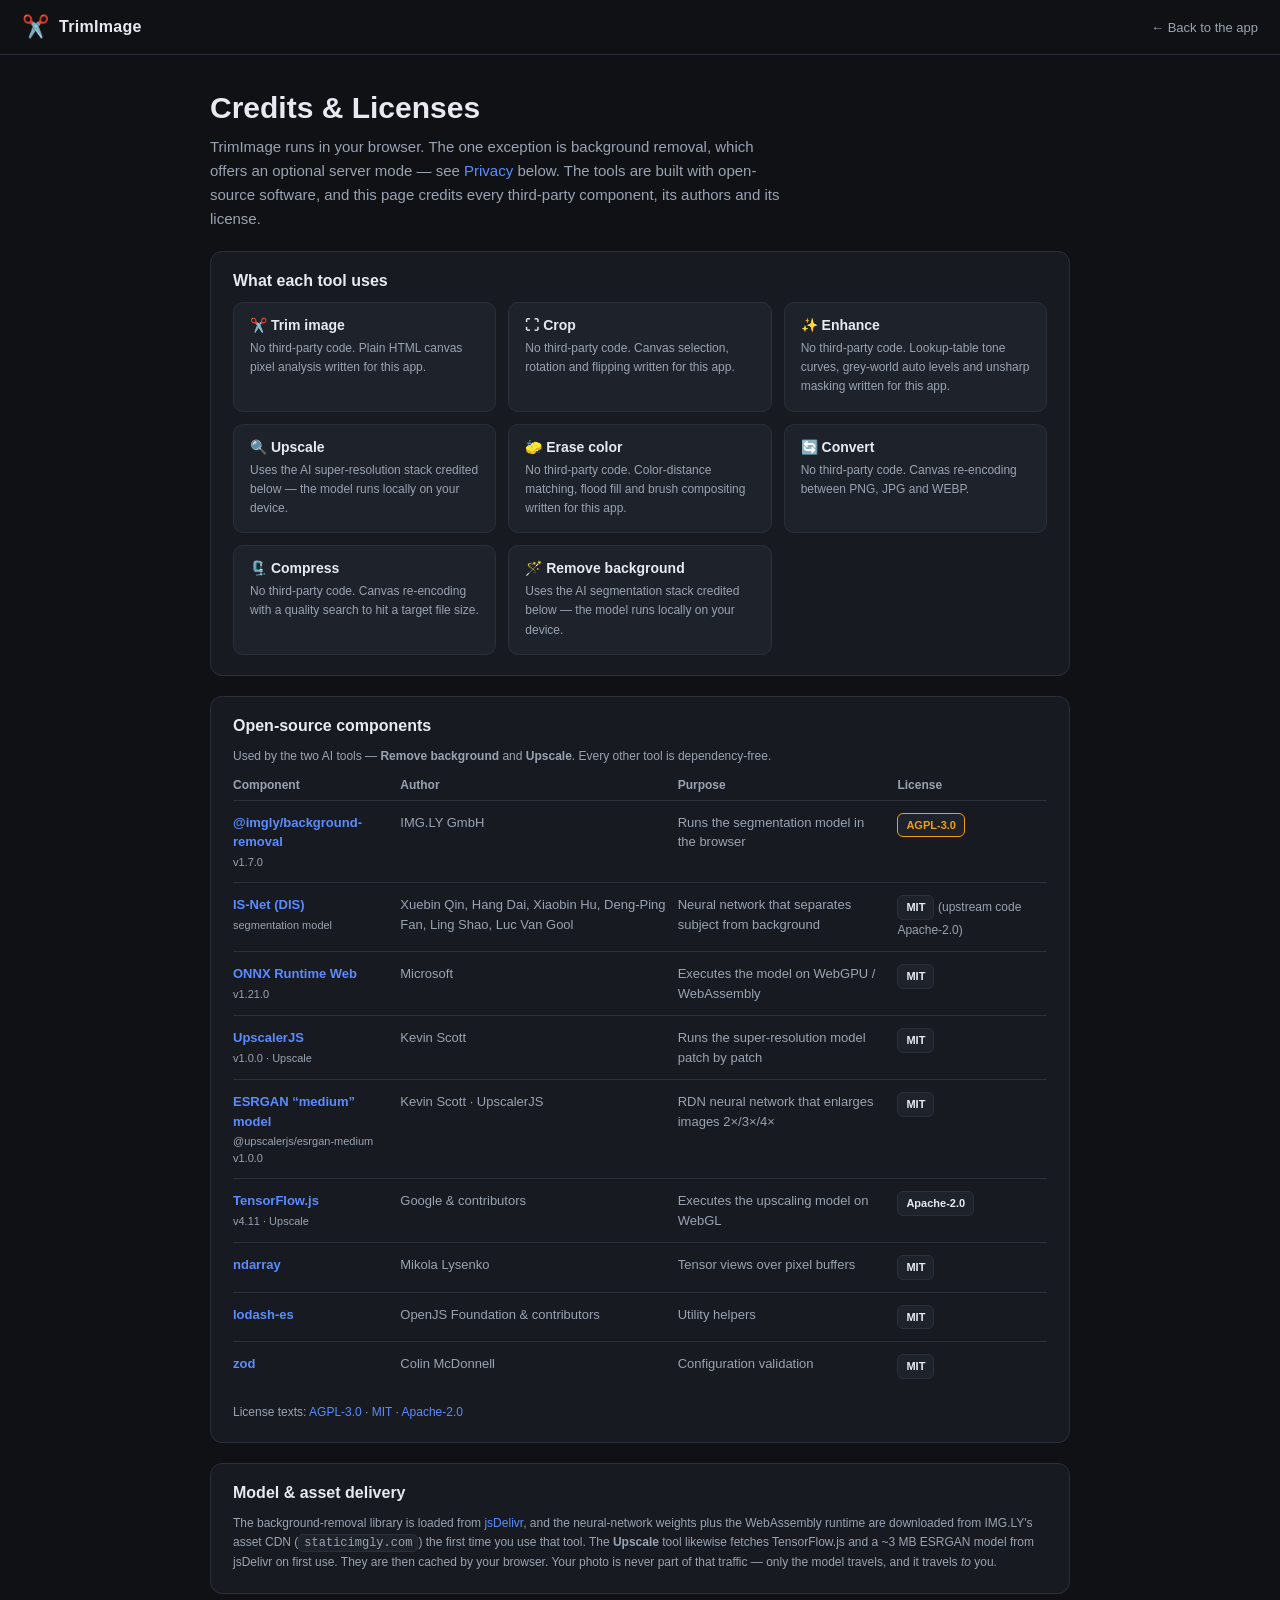
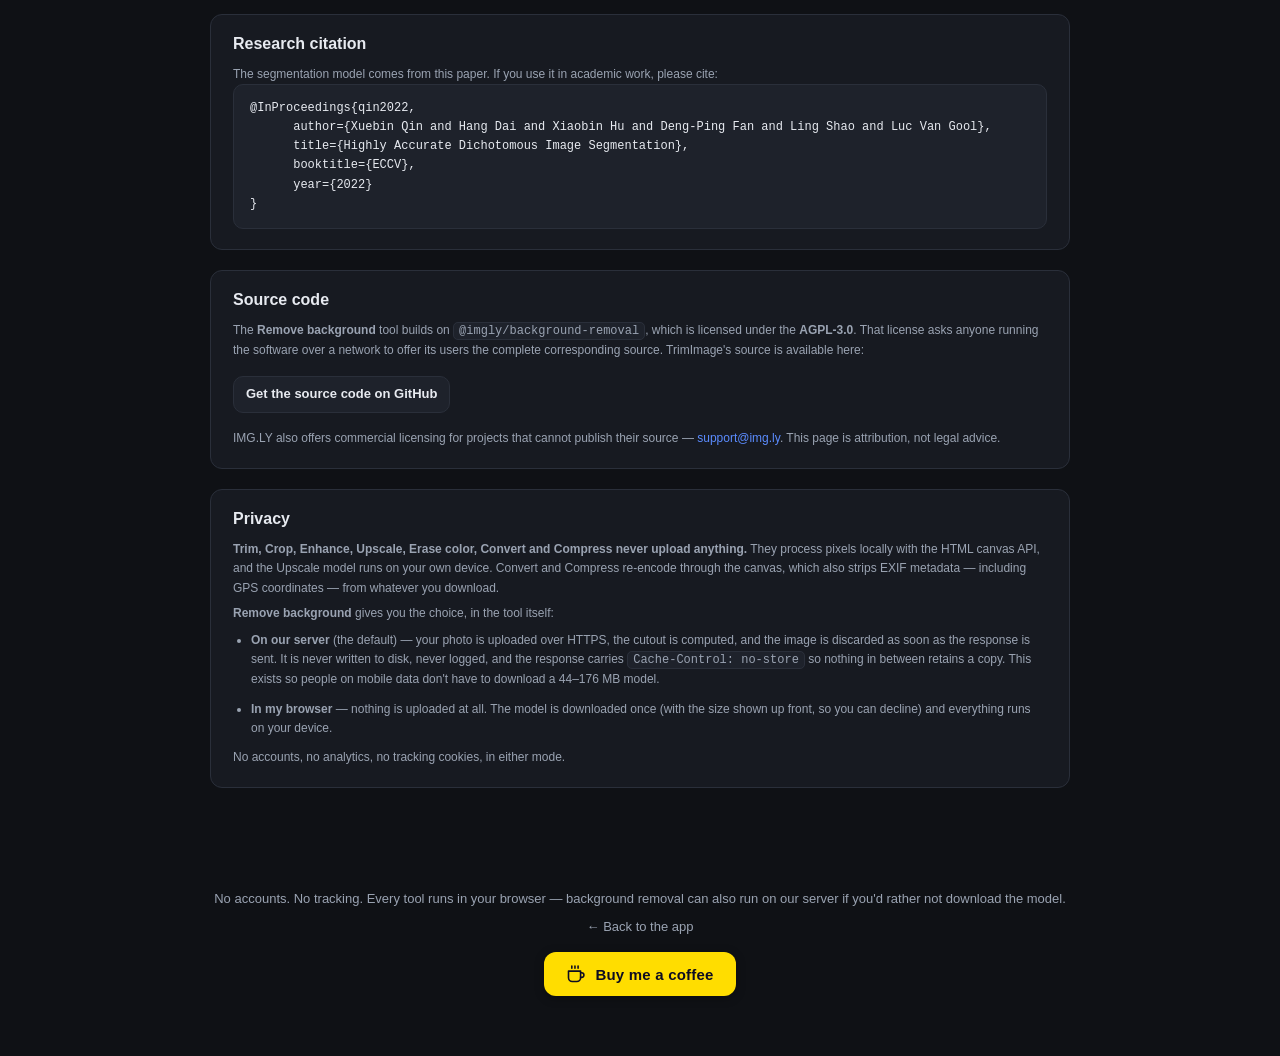
==== commit 43b98b08: "add image comporess and convert" ====
--- a/credits.html
+++ b/credits.html
@@ -76,6 +76,14 @@
           <p class="muted">No third-party code. Color-distance matching, flood fill and brush compositing written for this app.</p>
         </div>
         <div class="credit-card">
+          <h3>🔄 Convert</h3>
+          <p class="muted">No third-party code. Canvas re-encoding between PNG, JPG and WEBP.</p>
+        </div>
+        <div class="credit-card">
+          <h3>🗜️ Compress</h3>
+          <p class="muted">No third-party code. Canvas re-encoding with a quality search to hit a target file size.</p>
+        </div>
+        <div class="credit-card">
           <h3>🪄 Remove background</h3>
           <p class="muted">Uses the AI segmentation stack credited below — the model runs locally on your device.</p>
         </div>
@@ -228,8 +236,10 @@
     <section class="page-section" id="privacy">
       <h2>Privacy</h2>
       <p class="muted">
-        <b>Trim, Crop, Enhance, Upscale and Erase color never upload anything.</b> They process pixels
-        locally with the HTML canvas API, and the Upscale model runs on your own device.
+        <b>Trim, Crop, Enhance, Upscale, Erase color, Convert and Compress never upload anything.</b>
+        They process pixels locally with the HTML canvas API, and the Upscale model runs on your own
+        device. Convert and Compress re-encode through the canvas, which also strips EXIF metadata —
+        including GPS coordinates — from whatever you download.
       </p>
       <p class="muted">
         <b>Remove background</b> gives you the choice, in the tool itself:
--- a/styles.css
+++ b/styles.css
@@ -126,7 +126,7 @@
   overflow: auto;
   position: relative;
 }
-#canvas, #bgCanvas, #erCanvas, #crCanvas, #enCanvas, #upCanvas {
+#canvas, #bgCanvas, #erCanvas, #crCanvas, #enCanvas, #upCanvas, #cpCanvas {
   max-width: 100%;
   max-height: 68vh;
   image-rendering: auto;
@@ -706,3 +706,46 @@
 
 .plain-list { padding-left: 18px; margin: 8px 0 0; }
 .plain-list li { margin-bottom: 10px; line-height: 1.6; }
+
+/* ============================================================
+   Convert + Compress tabs
+   ============================================================ */
+.file-list { display: flex; flex-direction: column; gap: 8px; min-height: 120px; }
+.file-row {
+  display: flex;
+  align-items: center;
+  justify-content: space-between;
+  gap: 12px;
+  background: var(--panel-2);
+  border: 1px solid var(--border);
+  border-radius: 10px;
+  padding: 12px 14px;
+}
+.file-main { min-width: 0; }
+.file-name {
+  font-size: 13px; font-weight: 600; color: var(--text);
+  white-space: nowrap; overflow: hidden; text-overflow: ellipsis;
+}
+.file-meta { font-size: 12px; color: var(--muted); margin-top: 3px; font-variant-numeric: tabular-nums; }
+.file-meta b { color: var(--text); }
+.file-actions { display: flex; gap: 6px; flex: none; }
+.delta { font-weight: 700; margin-left: 4px; }
+.delta.down { color: var(--keep); }
+.delta.up { color: var(--detected); }
+.err-text { color: #fca5a5; }
+
+.mini-spinner {
+  display: inline-block;
+  width: 15px; height: 15px;
+  border-radius: 50%;
+  border: 2px solid var(--border);
+  border-top-color: var(--accent);
+  animation: spin .8s linear infinite;
+  margin: 6px 8px;
+}
+
+#cpSaved.good { color: var(--keep); }
+#cpSaved.bad { color: var(--detected); }
+#cpCompareBtn.armed { border-color: var(--accent); color: var(--accent); }
+#cpCompareBtn { user-select: none; -webkit-user-select: none; touch-action: none; }
+.dimmed { opacity: .45; pointer-events: none; }
